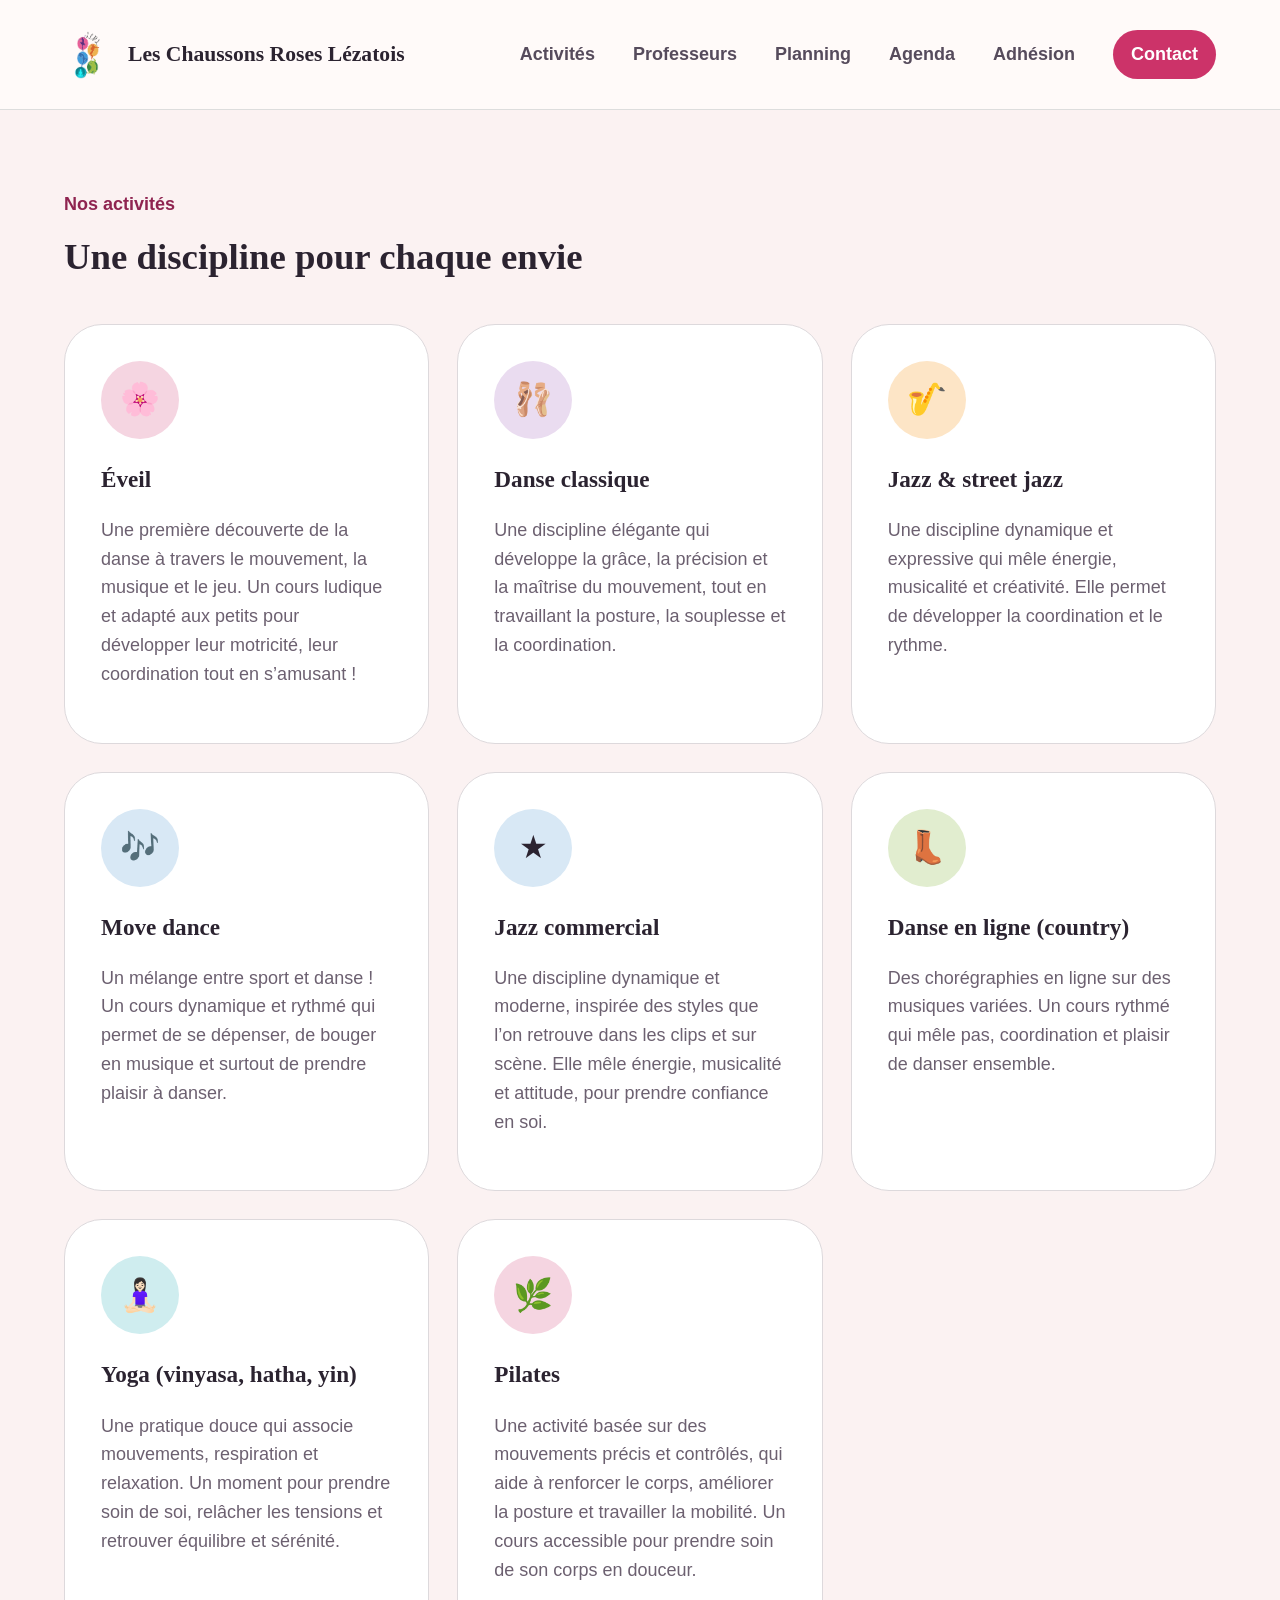
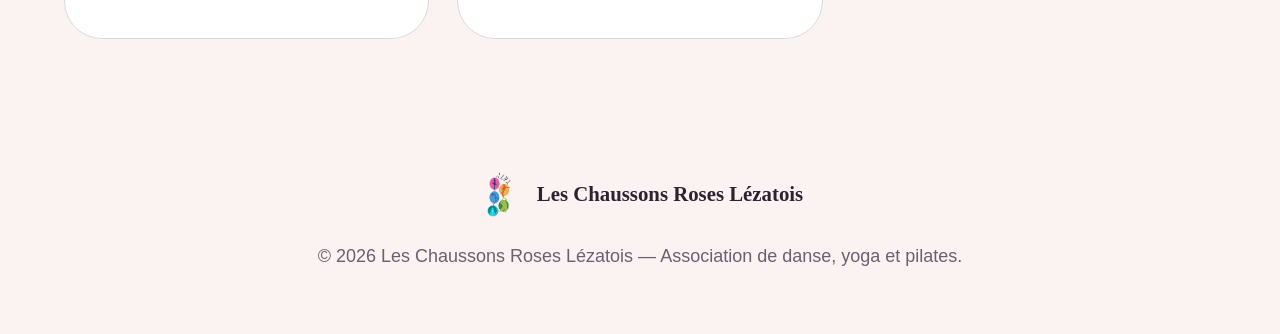
==== activites.html @ d117f6b2 "Update activites.html" ====
<!doctype html><html lang="fr"><head>
<meta charset="utf-8"><meta name="viewport" content="width=device-width,initial-scale=1">
<title>Activités — Les Chaussons Roses Lézatois</title>
<meta name="description" content="Association de danse, yoga et pilates à Lézat-sur-Lèze.">
<link rel="stylesheet" href="style.css"></head><body><header class="topbar">
<a class="brand" href="index.html"><img src="assets/logo.png" alt="Logo Les Chaussons Roses Lézatois"><strong>Les Chaussons Roses Lézatois</strong></a>
<button class="menu" aria-label="Ouvrir le menu" aria-expanded="false">☰</button>
<nav><a href="activites.html">Activités</a><a href="professeurs.html">Professeurs</a><a href="planning.html">Planning</a><a href="agenda.html">Agenda</a><a href="adhesion.html">Adhésion</a><a class="pill" href="contact.html">Contact</a></nav>
</header><main><section id="activites" class="section pink-bg"><div class="eyebrow">Nos activités</div><h2>Une discipline pour chaque envie</h2>
 <div class="activity-grid">
  <article><i class="icon pilates">🌸</i><h3>Éveil</h3><p>Une première découverte de la danse à travers le mouvement, la musique et le jeu. Un cours ludique et adapté aux petits pour développer leur motricité, leur coordination tout en s’amusant !</p></article>
  <article><i class="icon classic">🩰</i><h3>Danse classique</h3><p>Une discipline élégante qui développe la grâce, la précision et la maîtrise du mouvement, tout en travaillant la posture, la souplesse et la coordination.</p></article>
  <article><i class="icon jazz">🎷</i><h3>Jazz & street jazz</h3><p>Une discipline dynamique et expressive qui mêle énergie, musicalité et créativité. Elle permet de développer la coordination et le rythme.</p></article>
  <article><i class="icon move">🎶</i><h3>Move dance</h3><p>Un mélange entre sport et danse ! Un cours dynamique et rythmé qui permet de se dépenser, de bouger en musique et surtout de prendre plaisir à danser.</p></article>
  <article><i class="icon move">★</i><h3>Jazz commercial</h3><p>Une discipline dynamique et moderne, inspirée des styles que l’on retrouve dans les clips et sur scène. Elle mêle énergie, musicalité et attitude, pour prendre confiance en soi.</p></article>
  <article><i class="icon line">👢</i><h3>Danse en ligne (country)</h3><p>Des chorégraphies en ligne sur des musiques variées. Un cours rythmé qui mêle pas, coordination et plaisir de danser ensemble.</p></article>
  <article><i class="icon yoga">🧘🏻‍♀️</i><h3>Yoga (vinyasa, hatha, yin)</h3><p>Une pratique douce qui associe mouvements, respiration et relaxation. Un moment pour prendre soin de soi, relâcher les tensions et retrouver équilibre et sérénité.</p></article>
  <article><i class="icon pilates">🌿</i><h3>Pilates</h3><p>Une activité basée sur des mouvements précis et contrôlés, qui aide à renforcer le corps, améliorer la posture et travailler la mobilité. Un cours accessible pour prendre soin de son corps en douceur.</p></article>
 </div>
</section></main><footer><div><img src="assets/logo.png" alt=""><strong>Les Chaussons Roses Lézatois</strong></div><p>© 2026 Les Chaussons Roses Lézatois — Association de danse, yoga et pilates.</p></footer><script src="script.js"></script></body></html>
---- style.css ----
:root{--ink:#2b2330;--muted:#6c6070;--pink:#cc3369;--bg:#fbf2f2;--border:#ddd9dc;--max:1450px;--classic:#eadcf0;--jazz:#fde5c6;--move:#d8e8f5;--line:#e1edcf;--yoga:#cfedef;--pilates:#f5d5e1}*{box-sizing:border-box}html{scroll-behavior:smooth}body{margin:0;color:var(--ink);font-family:Arial,sans-serif;font-size:18px;line-height:1.6}h1,h2,h3,.brand{font-family:Georgia,serif}h1{font-size:clamp(3rem,6vw,6rem);line-height:.98;margin:.3em 0}h1 em{color:var(--pink);font-weight:600}h2{font-size:2.3rem;margin:.25em 0 1em}h3{font-size:1.45rem;margin:.55em 0}.topbar{height:110px;display:flex;align-items:center;justify-content:space-between;padding:15px max(5vw,30px);border-bottom:1px solid #ddd;position:sticky;top:0;background:#fffaf9ee;backdrop-filter:blur(12px);z-index:10}.brand{display:flex;gap:16px;align-items:center;text-decoration:none;color:var(--ink);font-size:1.35rem;line-height:1.25}.brand img{width:48px;height:68px;object-fit:contain}.topbar nav{display:flex;gap:38px;align-items:center}.topbar nav a{text-decoration:none;color:#564b5c;font-weight:600}.pill,.primary{background:var(--pink)!important;color:white!important;border-radius:30px;padding:10px 18px}.menu{display:none;border:0;background:none;font-size:28px}.section{padding:80px max(5vw,calc((100vw - var(--max))/2));scroll-margin-top:105px}.pink-bg{background:var(--bg)}.hero{min-height:810px;display:grid;grid-template-columns:1.25fr .75fr;align-items:center}.hero p{font-size:1.45rem;color:var(--muted);max-width:760px}.hero-logo{width:min(500px,90%);justify-self:center;filter:drop-shadow(0 20px 22px #d6bfc2)}.actions{display:flex;gap:18px;margin:38px 0}.btn{display:inline-block;text-decoration:none;font-weight:700;padding:15px 32px;border-radius:40px}.outline{border:3px solid var(--ink);color:var(--ink)}.chips{display:flex;gap:12px;flex-wrap:wrap}.chips span{padding:7px 20px;border-radius:25px;font-weight:700}.classic{background:var(--classic)}.jazz{background:var(--jazz)}.move{background:var(--move)}.line{background:var(--line)}.yoga{background:var(--yoga)}.pilates{background:var(--pilates)}.eyebrow{font-weight:800;color:#8f2450}.about{display:grid;grid-template-columns:1.35fr 1fr;gap:90px}.about p{color:var(--muted);font-size:1.25rem}.stats{display:grid;grid-template-columns:1fr 1fr;gap:55px 35px}.stats div{border-top:4px solid var(--pink);padding:28px 10px}.stats b{display:block;font:700 3rem Georgia,serif;margin-bottom:12px}.stats span{color:var(--muted)}.activity-grid{display:grid;grid-template-columns:repeat(3,1fr);gap:28px}.activity-grid article,.join article{background:#fff;border:1px solid var(--border);border-radius:38px;padding:36px}.activity-grid p,.teachers p{color:var(--muted)}.activity-grid small{font-weight:700}.icon{width:78px;height:78px;border-radius:50%;display:grid;place-items:center;font-size:2rem;font-style:normal;margin-bottom:22px}.teachers{display:grid;grid-template-columns:repeat(4,1fr);gap:55px}.avatar{width:145px;height:145px;border-radius:50%;display:grid;place-items:center;color:white;font:700 2.6rem Georgia,serif}.avatar.pink{background:#ce356d}.avatar.blue{background:#327bb2}.avatar.green{background:#568e32}.avatar.teal{background:#168c94}.teachers b{color:#8f2450}.table-wrap{overflow-x:auto;border:1px solid var(--border);border-radius:30px;margin-top:45px}table{border-collapse:collapse;width:100%;min-width:1200px;background:white}th,td{border:1px solid #ddd;padding:16px;vertical-align:top;text-align:left}thead th{background:#f6d5e1;color:#842650;font-family:Georgia,serif;font-size:1.15rem}thead small{display:block;font-family:Arial,sans-serif;font-weight:500;color:#795b6b;margin-top:4px}tbody th{width:140px}.course{display:block;border-radius:15px;padding:9px 12px;margin-bottom:8px;line-height:1.3}.course small{opacity:.72}.legend{margin:28px 0}.news article{display:grid;grid-template-columns:120px 1fr;gap:30px;padding:32px 0;border-bottom:1px solid #ddd}.badge{background:#f6d5e1;border-radius:24px;display:flex;flex-direction:column;align-items:center;justify-content:center;color:#8f2450;font-size:2rem;font-weight:800;min-height:110px}.badge small{font-size:.8rem}.join{display:grid;grid-template-columns:1fr 1fr;gap:55px}.contact{min-height:550px}.contact p{font-size:1.25rem;font-weight:700}.contact a{color:var(--ink);text-decoration:none}footer{background:var(--bg);text-align:center;padding:45px;color:var(--muted)}footer div{display:flex;justify-content:center;align-items:center;gap:15px;color:var(--ink);font:700 1.3rem Georgia,serif}footer img{width:45px;height:60px;object-fit:contain}@media(max-width:900px){body{font-size:16px}.topbar{height:82px}.topbar nav{display:none;position:absolute;top:82px;left:0;right:0;background:white;padding:25px;flex-direction:column;gap:15px}.topbar nav.open{display:flex}.menu{display:block}.brand{font-size:1rem}.brand img{width:35px;height:50px}.section{padding:55px 24px;scroll-margin-top:80px}.hero{grid-template-columns:1fr;min-height:auto}.hero-logo{width:270px;grid-row:1;margin-bottom:15px}.hero p{font-size:1.1rem}.about,.join{grid-template-columns:1fr;gap:40px}.activity-grid{grid-template-columns:1fr}.teachers{grid-template-columns:1fr 1fr}.stats{gap:25px}.actions{flex-direction:column;align-items:flex-start}.news article{grid-template-columns:80px 1fr}.badge{min-height:80px}.avatar{width:110px;height:110px}}@media(max-width:520px){h1{font-size:3.1rem}h2{font-size:1.8rem}.teachers,.stats{grid-template-columns:1fr}.hero-logo{width:220px}.activity-grid article,.join article{border-radius:25px;padding:25px}.news article{grid-template-columns:1fr}.badge{width:100px}}

/* Nom complet de l'association sur une seule ligne dans le bandeau */
.brand strong { white-space: nowrap; }
@media (max-width: 520px) { .brand strong { white-space: normal; } }
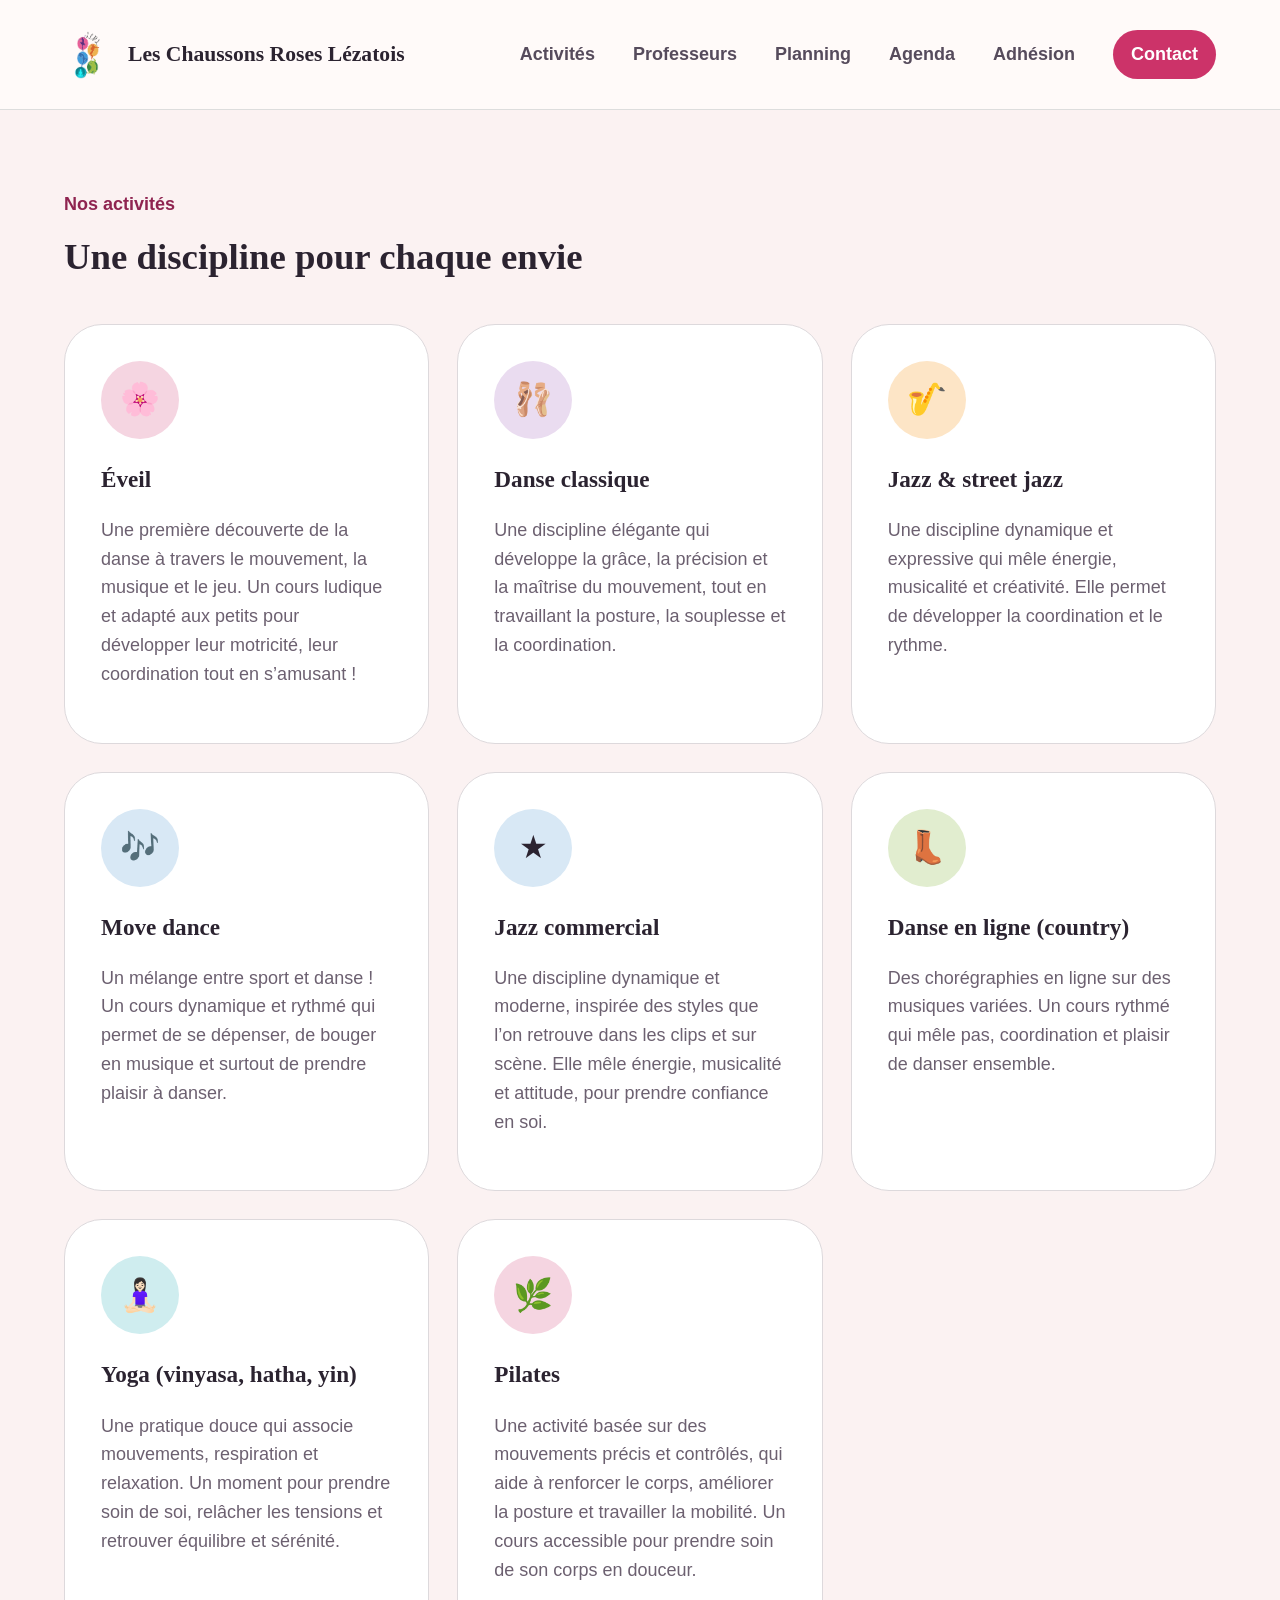
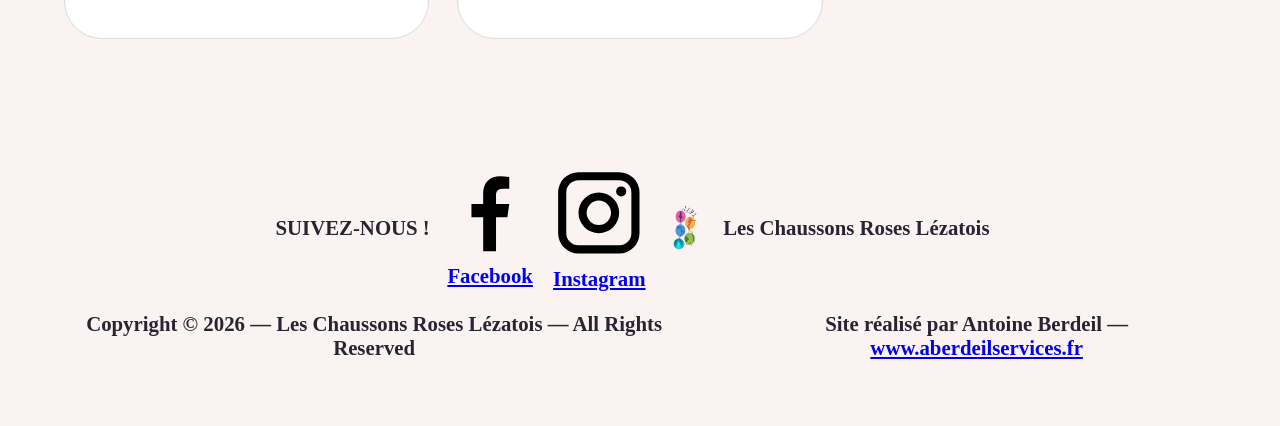
==== commit fa423596: "Add files via upload" ====
--- a/activites.html
+++ b/activites.html
@@ -17,4 +17,26 @@
   <article><i class="icon yoga">🧘🏻‍♀️</i><h3>Yoga (vinyasa, hatha, yin)</h3><p>Une pratique douce qui associe mouvements, respiration et relaxation. Un moment pour prendre soin de soi, relâcher les tensions et retrouver équilibre et sérénité.</p></article>
   <article><i class="icon pilates">🌿</i><h3>Pilates</h3><p>Une activité basée sur des mouvements précis et contrôlés, qui aide à renforcer le corps, améliorer la posture et travailler la mobilité. Un cours accessible pour prendre soin de son corps en douceur.</p></article>
  </div>
-</section></main><footer><div><img src="assets/logo.png" alt=""><strong>Les Chaussons Roses Lézatois</strong></div><p>© 2026 Les Chaussons Roses Lézatois — Association de danse, yoga et pilates.</p></footer><script src="script.js"></script></body></html>
+</section></main><footer class="site-footer">
+  <div class="footer-main">
+    <div class="footer-social">
+      <strong>SUIVEZ-NOUS !</strong>
+      <div class="social-links">
+        <a href="https://www.facebook.com/profile.php?id=100046486754439" target="_blank" rel="noopener noreferrer" aria-label="Facebook des Chaussons Roses Lézatois" title="Facebook">
+          <svg viewBox="0 0 24 24" aria-hidden="true"><path d="M13.5 22v-9h3l.5-3.5h-3.5V7.3c0-1 .3-1.8 1.8-1.8H17V2.4c-.8-.1-1.7-.2-2.5-.2-2.6 0-4.4 1.6-4.4 4.6v2.7H7V13h3.1v9h3.4z"/></svg>
+          <span>Facebook</span>
+        </a>
+        <a href="https://www.instagram.com/leschaussonsroseslezatois/" target="_blank" rel="noopener noreferrer" aria-label="Instagram des Chaussons Roses Lézatois" title="Instagram">
+          <svg viewBox="0 0 24 24" aria-hidden="true"><path d="M7 2h10a5 5 0 0 1 5 5v10a5 5 0 0 1-5 5H7a5 5 0 0 1-5-5V7a5 5 0 0 1 5-5zm0 2a3 3 0 0 0-3 3v10a3 3 0 0 0 3 3h10a3 3 0 0 0 3-3V7a3 3 0 0 0-3-3H7zm10.5 1.5a1.25 1.25 0 1 1 0 2.5 1.25 1.25 0 0 1 0-2.5zM12 7a5 5 0 1 1 0 10 5 5 0 0 1 0-10zm0 2a3 3 0 1 0 0 6 3 3 0 0 0 0-6z"/></svg>
+          <span>Instagram</span>
+        </a>
+      </div>
+    </div>
+    <div class="footer-brand"><img src="assets/logo.png" alt="Logo des Chaussons Roses Lézatois"><strong>Les Chaussons Roses Lézatois</strong></div>
+    <div class="footer-spacer" aria-hidden="true"></div>
+  </div>
+  <div class="footer-bottom">
+    <p>Copyright © 2026 — Les Chaussons Roses Lézatois — All Rights Reserved</p>
+    <p>Site réalisé par Antoine Berdeil — <a href="https://www.aberdeilservices.fr" target="_blank" rel="noopener noreferrer">www.aberdeilservices.fr</a></p>
+  </div>
+</footer><script src="script.js"></script></body></html>
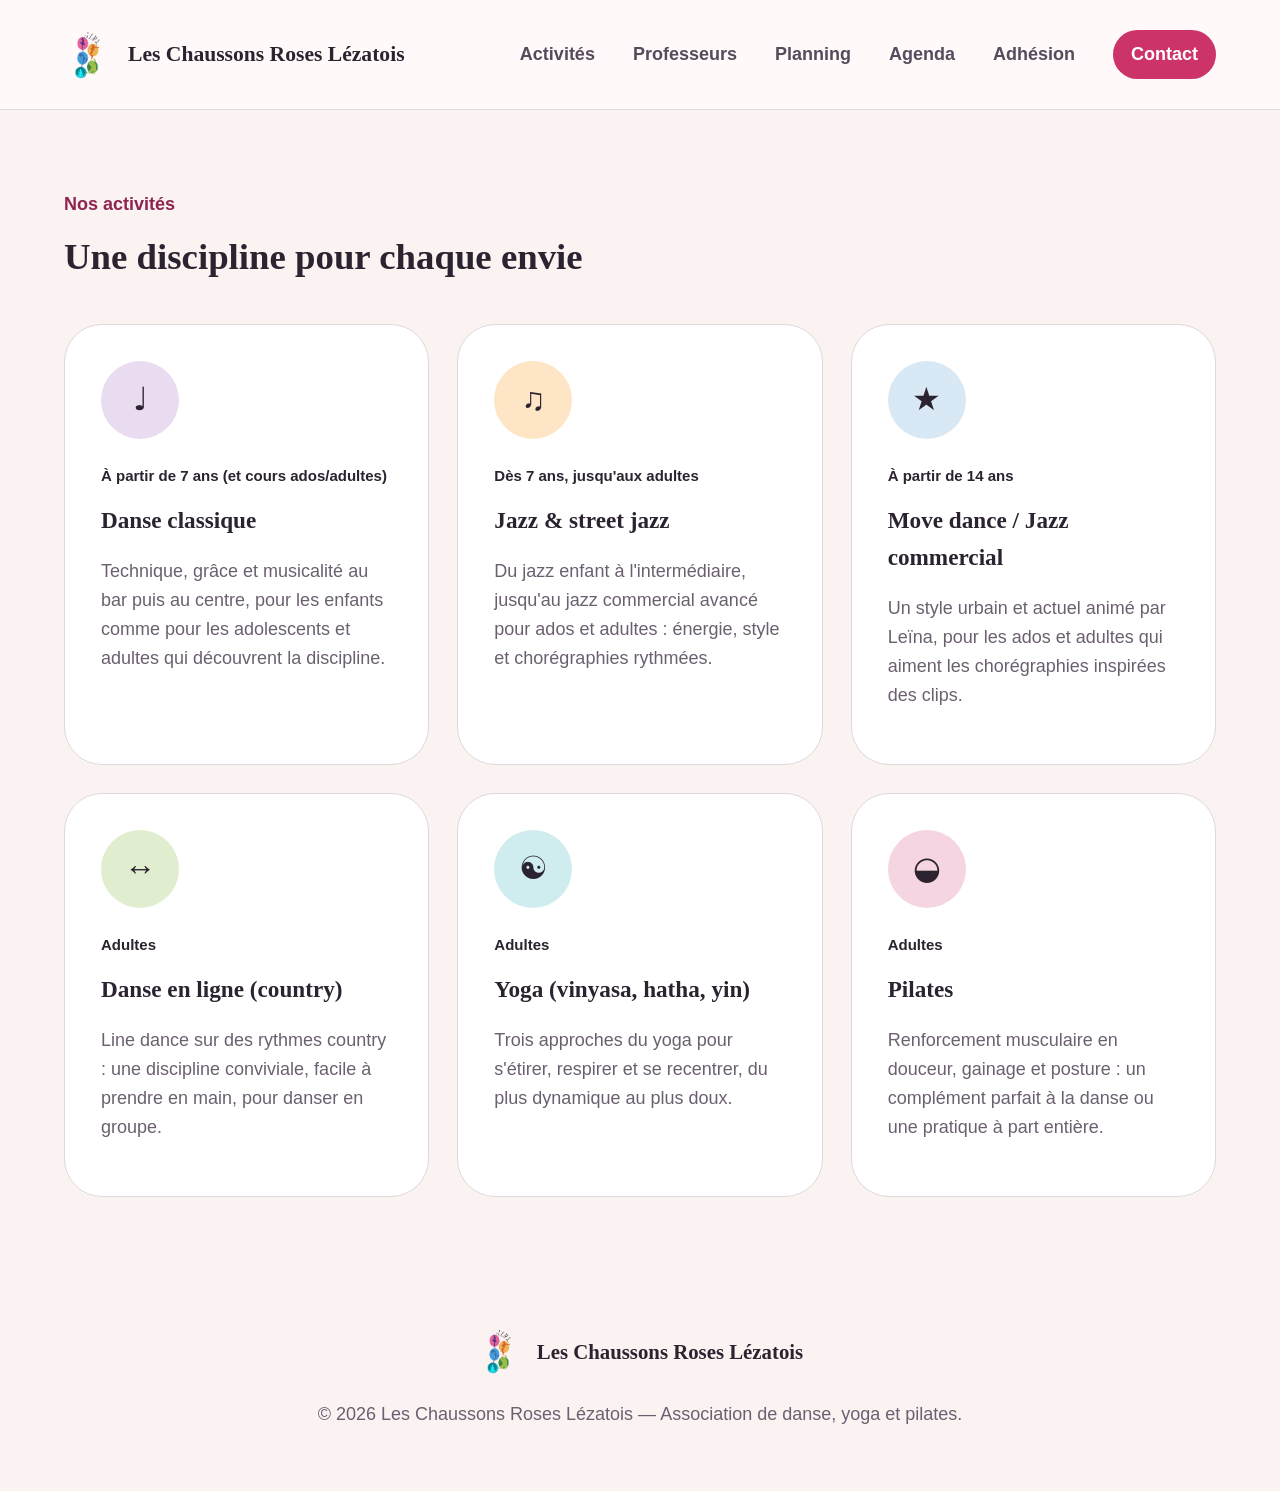
==== commit 52d62aa6: "Add files via upload" ====
--- a/activites.html
+++ b/activites.html
@@ -8,35 +8,11 @@
 <nav><a href="activites.html">Activités</a><a href="professeurs.html">Professeurs</a><a href="planning.html">Planning</a><a href="agenda.html">Agenda</a><a href="adhesion.html">Adhésion</a><a class="pill" href="contact.html">Contact</a></nav>
 </header><main><section id="activites" class="section pink-bg"><div class="eyebrow">Nos activités</div><h2>Une discipline pour chaque envie</h2>
  <div class="activity-grid">
-  <article><i class="icon pilates">🌸</i><h3>Éveil</h3><p>Une première découverte de la danse à travers le mouvement, la musique et le jeu. Un cours ludique et adapté aux petits pour développer leur motricité, leur coordination tout en s’amusant !</p></article>
-  <article><i class="icon classic">🩰</i><h3>Danse classique</h3><p>Une discipline élégante qui développe la grâce, la précision et la maîtrise du mouvement, tout en travaillant la posture, la souplesse et la coordination.</p></article>
-  <article><i class="icon jazz">🎷</i><h3>Jazz & street jazz</h3><p>Une discipline dynamique et expressive qui mêle énergie, musicalité et créativité. Elle permet de développer la coordination et le rythme.</p></article>
-  <article><i class="icon move">🎶</i><h3>Move dance</h3><p>Un mélange entre sport et danse ! Un cours dynamique et rythmé qui permet de se dépenser, de bouger en musique et surtout de prendre plaisir à danser.</p></article>
-  <article><i class="icon move">★</i><h3>Jazz commercial</h3><p>Une discipline dynamique et moderne, inspirée des styles que l’on retrouve dans les clips et sur scène. Elle mêle énergie, musicalité et attitude, pour prendre confiance en soi.</p></article>
-  <article><i class="icon line">👢</i><h3>Danse en ligne (country)</h3><p>Des chorégraphies en ligne sur des musiques variées. Un cours rythmé qui mêle pas, coordination et plaisir de danser ensemble.</p></article>
-  <article><i class="icon yoga">🧘🏻‍♀️</i><h3>Yoga (vinyasa, hatha, yin)</h3><p>Une pratique douce qui associe mouvements, respiration et relaxation. Un moment pour prendre soin de soi, relâcher les tensions et retrouver équilibre et sérénité.</p></article>
-  <article><i class="icon pilates">🌿</i><h3>Pilates</h3><p>Une activité basée sur des mouvements précis et contrôlés, qui aide à renforcer le corps, améliorer la posture et travailler la mobilité. Un cours accessible pour prendre soin de son corps en douceur.</p></article>
+  <article><i class="icon classic">♩</i><small>À partir de 7 ans (et cours ados/adultes)</small><h3>Danse classique</h3><p>Technique, grâce et musicalité au bar puis au centre, pour les enfants comme pour les adolescents et adultes qui découvrent la discipline.</p></article>
+  <article><i class="icon jazz">♫</i><small>Dès 7 ans, jusqu'aux adultes</small><h3>Jazz & street jazz</h3><p>Du jazz enfant à l'intermédiaire, jusqu'au jazz commercial avancé pour ados et adultes : énergie, style et chorégraphies rythmées.</p></article>
+  <article><i class="icon move">★</i><small>À partir de 14 ans</small><h3>Move dance / Jazz commercial</h3><p>Un style urbain et actuel animé par Leïna, pour les ados et adultes qui aiment les chorégraphies inspirées des clips.</p></article>
+  <article><i class="icon line">↔</i><small>Adultes</small><h3>Danse en ligne (country)</h3><p>Line dance sur des rythmes country : une discipline conviviale, facile à prendre en main, pour danser en groupe.</p></article>
+  <article><i class="icon yoga">☯</i><small>Adultes</small><h3>Yoga (vinyasa, hatha, yin)</h3><p>Trois approches du yoga pour s'étirer, respirer et se recentrer, du plus dynamique au plus doux.</p></article>
+  <article><i class="icon pilates">◒</i><small>Adultes</small><h3>Pilates</h3><p>Renforcement musculaire en douceur, gainage et posture : un complément parfait à la danse ou une pratique à part entière.</p></article>
  </div>
-</section></main><footer class="site-footer">
-  <div class="footer-main">
-    <div class="footer-social">
-      <strong>SUIVEZ-NOUS !</strong>
-      <div class="social-links">
-        <a href="https://www.facebook.com/profile.php?id=100046486754439" target="_blank" rel="noopener noreferrer" aria-label="Facebook des Chaussons Roses Lézatois" title="Facebook">
-          <svg viewBox="0 0 24 24" aria-hidden="true"><path d="M13.5 22v-9h3l.5-3.5h-3.5V7.3c0-1 .3-1.8 1.8-1.8H17V2.4c-.8-.1-1.7-.2-2.5-.2-2.6 0-4.4 1.6-4.4 4.6v2.7H7V13h3.1v9h3.4z"/></svg>
-          <span>Facebook</span>
-        </a>
-        <a href="https://www.instagram.com/leschaussonsroseslezatois/" target="_blank" rel="noopener noreferrer" aria-label="Instagram des Chaussons Roses Lézatois" title="Instagram">
-          <svg viewBox="0 0 24 24" aria-hidden="true"><path d="M7 2h10a5 5 0 0 1 5 5v10a5 5 0 0 1-5 5H7a5 5 0 0 1-5-5V7a5 5 0 0 1 5-5zm0 2a3 3 0 0 0-3 3v10a3 3 0 0 0 3 3h10a3 3 0 0 0 3-3V7a3 3 0 0 0-3-3H7zm10.5 1.5a1.25 1.25 0 1 1 0 2.5 1.25 1.25 0 0 1 0-2.5zM12 7a5 5 0 1 1 0 10 5 5 0 0 1 0-10zm0 2a3 3 0 1 0 0 6 3 3 0 0 0 0-6z"/></svg>
-          <span>Instagram</span>
-        </a>
-      </div>
-    </div>
-    <div class="footer-brand"><img src="assets/logo.png" alt="Logo des Chaussons Roses Lézatois"><strong>Les Chaussons Roses Lézatois</strong></div>
-    <div class="footer-spacer" aria-hidden="true"></div>
-  </div>
-  <div class="footer-bottom">
-    <p>Copyright © 2026 — Les Chaussons Roses Lézatois — All Rights Reserved</p>
-    <p>Site réalisé par Antoine Berdeil — <a href="https://www.aberdeilservices.fr" target="_blank" rel="noopener noreferrer">www.aberdeilservices.fr</a></p>
-  </div>
-</footer><script src="script.js"></script></body></html>
+</section></main><footer><div><img src="assets/logo.png" alt=""><strong>Les Chaussons Roses Lézatois</strong></div><p>© 2026 Les Chaussons Roses Lézatois — Association de danse, yoga et pilates.</p></footer><script src="script.js"></script></body></html>
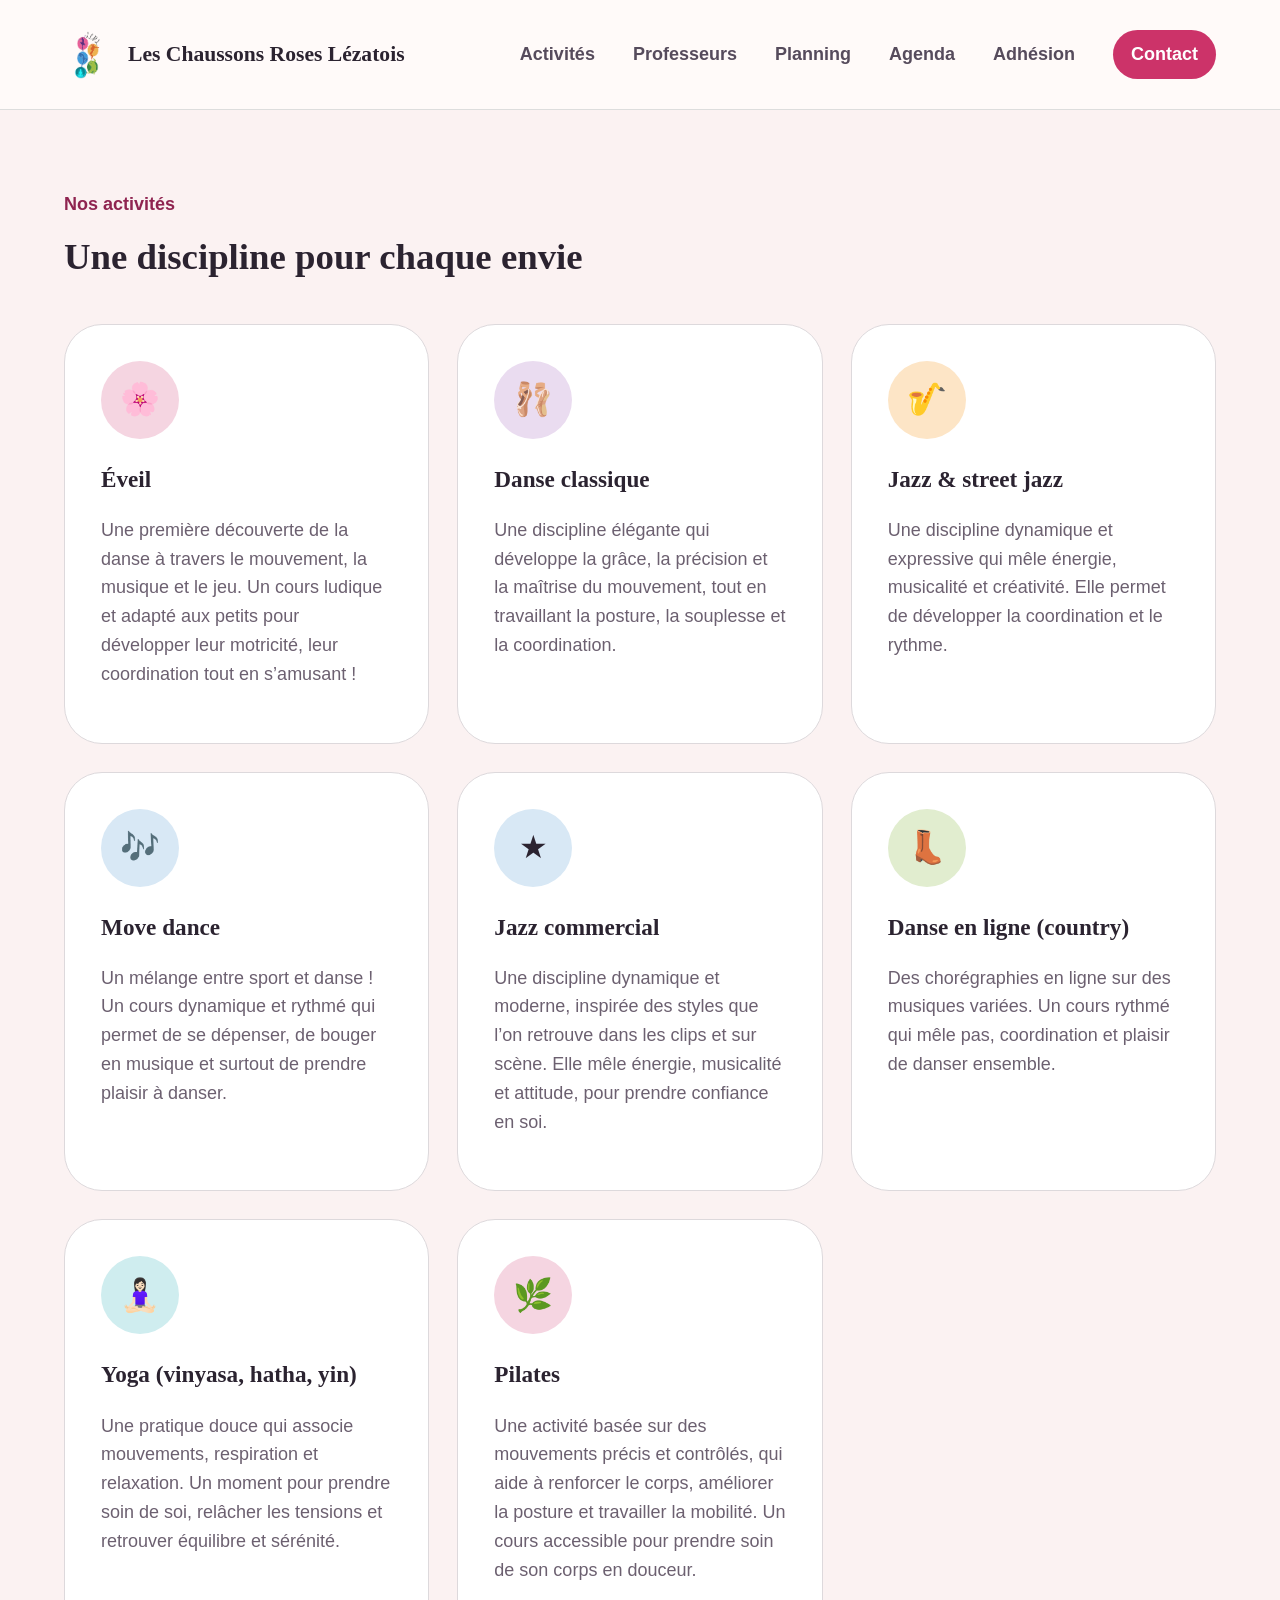
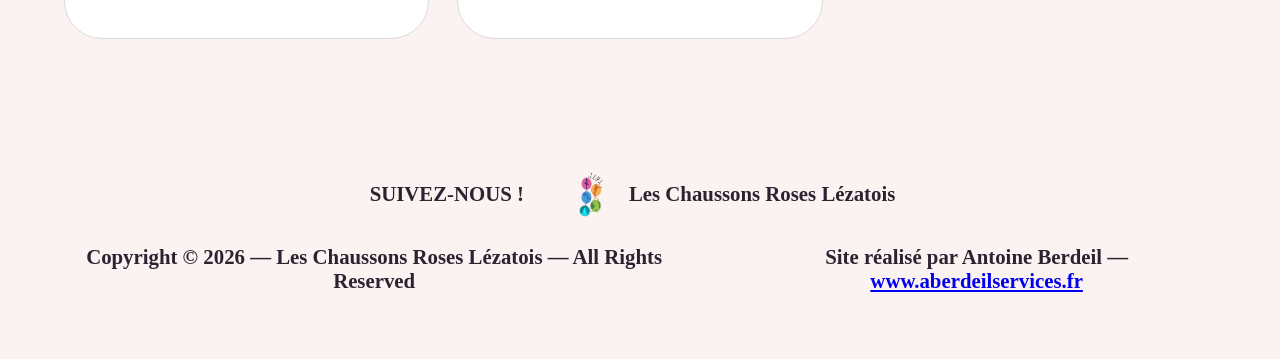
==== commit 8902eb83: "Add files via upload" ====
--- a/activites.html
+++ b/activites.html
@@ -8,11 +8,36 @@
 <nav><a href="activites.html">Activités</a><a href="professeurs.html">Professeurs</a><a href="planning.html">Planning</a><a href="agenda.html">Agenda</a><a href="adhesion.html">Adhésion</a><a class="pill" href="contact.html">Contact</a></nav>
 </header><main><section id="activites" class="section pink-bg"><div class="eyebrow">Nos activités</div><h2>Une discipline pour chaque envie</h2>
  <div class="activity-grid">
-  <article><i class="icon classic">♩</i><small>À partir de 7 ans (et cours ados/adultes)</small><h3>Danse classique</h3><p>Technique, grâce et musicalité au bar puis au centre, pour les enfants comme pour les adolescents et adultes qui découvrent la discipline.</p></article>
-  <article><i class="icon jazz">♫</i><small>Dès 7 ans, jusqu'aux adultes</small><h3>Jazz & street jazz</h3><p>Du jazz enfant à l'intermédiaire, jusqu'au jazz commercial avancé pour ados et adultes : énergie, style et chorégraphies rythmées.</p></article>
-  <article><i class="icon move">★</i><small>À partir de 14 ans</small><h3>Move dance / Jazz commercial</h3><p>Un style urbain et actuel animé par Leïna, pour les ados et adultes qui aiment les chorégraphies inspirées des clips.</p></article>
-  <article><i class="icon line">↔</i><small>Adultes</small><h3>Danse en ligne (country)</h3><p>Line dance sur des rythmes country : une discipline conviviale, facile à prendre en main, pour danser en groupe.</p></article>
-  <article><i class="icon yoga">☯</i><small>Adultes</small><h3>Yoga (vinyasa, hatha, yin)</h3><p>Trois approches du yoga pour s'étirer, respirer et se recentrer, du plus dynamique au plus doux.</p></article>
-  <article><i class="icon pilates">◒</i><small>Adultes</small><h3>Pilates</h3><p>Renforcement musculaire en douceur, gainage et posture : un complément parfait à la danse ou une pratique à part entière.</p></article>
+  <article><i class="icon pilates">🌸</i><h3>Éveil</h3><p>Une première découverte de la danse à travers le mouvement, la musique et le jeu. Un cours ludique et adapté aux petits pour développer leur motricité, leur coordination tout en s’amusant !</p></article>
+  <article><i class="icon classic">🩰</i><h3>Danse classique</h3><p>Une discipline élégante qui développe la grâce, la précision et la maîtrise du mouvement, tout en travaillant la posture, la souplesse et la coordination.</p></article>
+  <article><i class="icon jazz">🎷</i><h3>Jazz & street jazz</h3><p>Une discipline dynamique et expressive qui mêle énergie, musicalité et créativité. Elle permet de développer la coordination et le rythme.</p></article>
+  <article><i class="icon move">🎶</i><h3>Move dance</h3><p>Un mélange entre sport et danse ! Un cours dynamique et rythmé qui permet de se dépenser, de bouger en musique et surtout de prendre plaisir à danser.</p></article>
+  <article><i class="icon move">★</i><h3>Jazz commercial</h3><p>Une discipline dynamique et moderne, inspirée des styles que l’on retrouve dans les clips et sur scène. Elle mêle énergie, musicalité et attitude, pour prendre confiance en soi.</p></article>
+  <article><i class="icon line">👢</i><h3>Danse en ligne (country)</h3><p>Des chorégraphies en ligne sur des musiques variées. Un cours rythmé qui mêle pas, coordination et plaisir de danser ensemble.</p></article>
+  <article><i class="icon yoga">🧘🏻‍♀️</i><h3>Yoga (vinyasa, hatha, yin)</h3><p>Une pratique douce qui associe mouvements, respiration et relaxation. Un moment pour prendre soin de soi, relâcher les tensions et retrouver équilibre et sérénité.</p></article>
+  <article><i class="icon pilates">🌿</i><h3>Pilates</h3><p>Une activité basée sur des mouvements précis et contrôlés, qui aide à renforcer le corps, améliorer la posture et travailler la mobilité. Un cours accessible pour prendre soin de son corps en douceur.</p></article>
  </div>
-</section></main><footer><div><img src="assets/logo.png" alt=""><strong>Les Chaussons Roses Lézatois</strong></div><p>© 2026 Les Chaussons Roses Lézatois — Association de danse, yoga et pilates.</p></footer><script src="script.js"></script></body></html>+</section></main><footer class="site-footer">
+  <div class="footer-main">
+    <div class="footer-social">
+      <span class="footer-label">SUIVEZ-NOUS !</span>
+      <div class="footer-social-links">
+        <a href="https://www.facebook.com/profile.php?id=100046486754439" target="_blank" rel="noopener" aria-label="Facebook">
+          <svg viewBox="0 0 24 24" aria-hidden="true"><path d="M13.5 22v-9h3l.45-3.5H13.5V7.26c0-1.01.28-1.7 1.74-1.7H17.1V2.43c-.32-.04-1.43-.13-2.72-.13-2.69 0-4.53 1.64-4.53 4.66V9.5H6.8V13h3.05v9h3.65z"/></svg>
+        </a>
+        <a href="https://www.instagram.com/leschaussonsroseslezatois/" target="_blank" rel="noopener" aria-label="Instagram">
+          <svg viewBox="0 0 24 24" aria-hidden="true"><path d="M7 2h10a5 5 0 0 1 5 5v10a5 5 0 0 1-5 5H7a5 5 0 0 1-5-5V7a5 5 0 0 1 5-5zm0 2a3 3 0 0 0-3 3v10a3 3 0 0 0 3 3h10a3 3 0 0 0 3-3V7a3 3 0 0 0-3-3H7zm5 3a5 5 0 1 1 0 10 5 5 0 0 1 0-10zm0 2a3 3 0 1 0 0 6 3 3 0 0 0 0-6zm5.25-3.5a1.25 1.25 0 1 1 0 2.5 1.25 1.25 0 0 1 0-2.5z"/></svg>
+        </a>
+      </div>
+    </div>
+    <div class="footer-brand">
+      <img src="assets/logo.png" alt="">
+      <strong>Les Chaussons Roses Lézatois</strong>
+    </div>
+    <div class="footer-balance" aria-hidden="true"></div>
+  </div>
+  <div class="footer-bottom">
+    <p>Copyright © 2026 — Les Chaussons Roses Lézatois — All Rights Reserved</p>
+    <p>Site réalisé par Antoine Berdeil — <a href="https://www.aberdeilservices.fr" target="_blank" rel="noopener">www.aberdeilservices.fr</a></p>
+  </div>
+</footer><script src="script.js"></script></body></html>
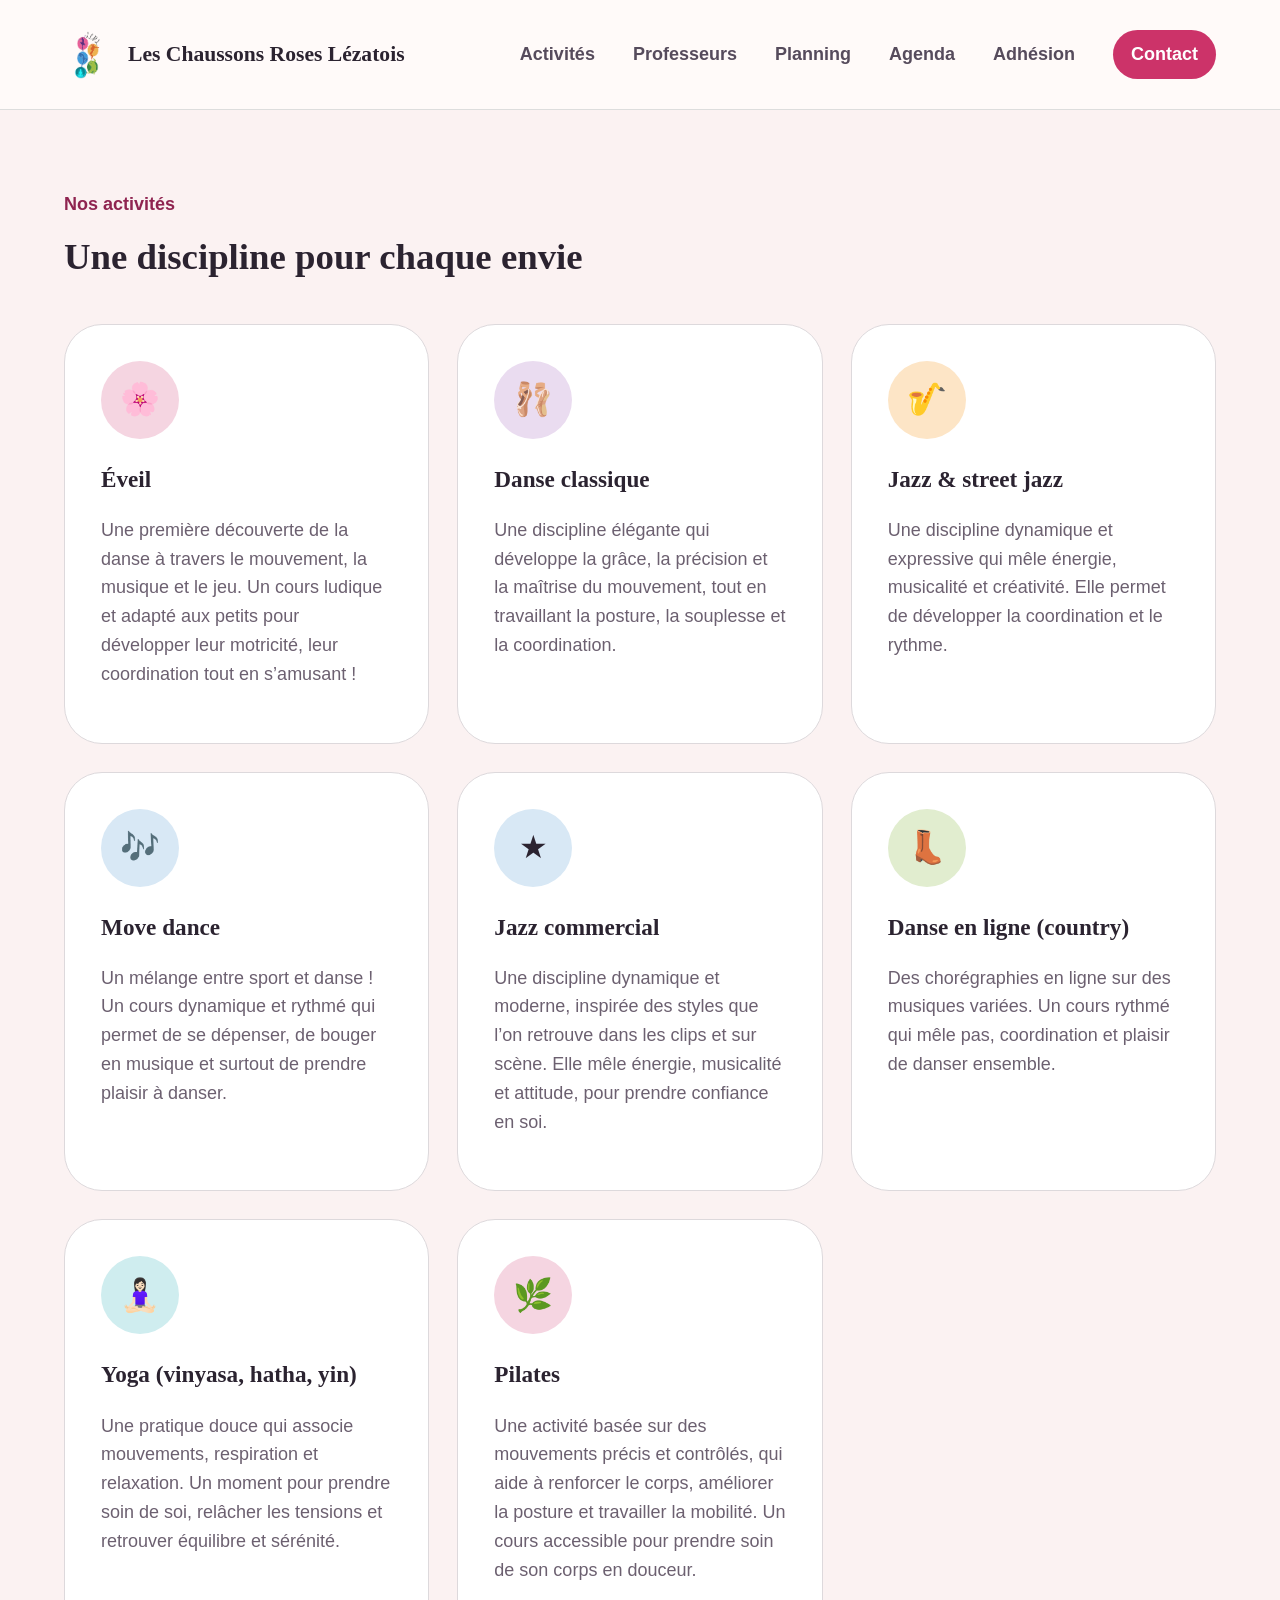
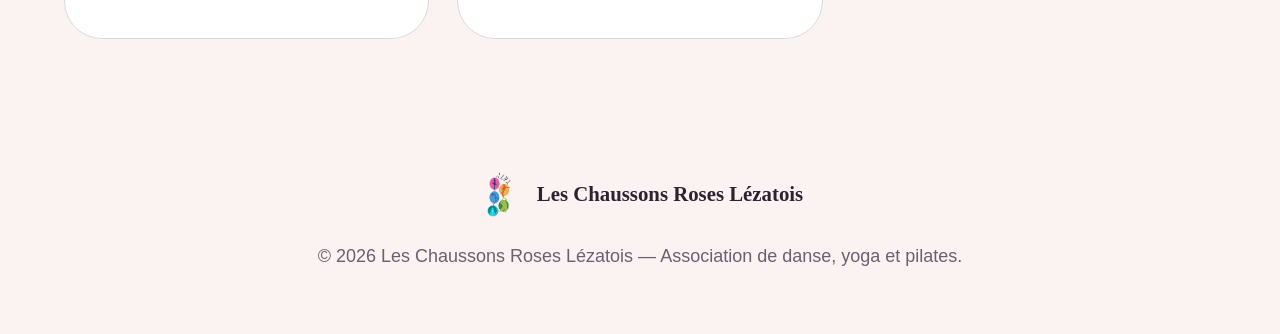
==== commit 399968b0: "Add files via upload" ====
--- a/activites.html
+++ b/activites.html
@@ -17,27 +17,4 @@
   <article><i class="icon yoga">🧘🏻‍♀️</i><h3>Yoga (vinyasa, hatha, yin)</h3><p>Une pratique douce qui associe mouvements, respiration et relaxation. Un moment pour prendre soin de soi, relâcher les tensions et retrouver équilibre et sérénité.</p></article>
   <article><i class="icon pilates">🌿</i><h3>Pilates</h3><p>Une activité basée sur des mouvements précis et contrôlés, qui aide à renforcer le corps, améliorer la posture et travailler la mobilité. Un cours accessible pour prendre soin de son corps en douceur.</p></article>
  </div>
-</section></main><footer class="site-footer">
-  <div class="footer-main">
-    <div class="footer-social">
-      <span class="footer-label">SUIVEZ-NOUS !</span>
-      <div class="footer-social-links">
-        <a href="https://www.facebook.com/profile.php?id=100046486754439" target="_blank" rel="noopener" aria-label="Facebook">
-          <svg viewBox="0 0 24 24" aria-hidden="true"><path d="M13.5 22v-9h3l.45-3.5H13.5V7.26c0-1.01.28-1.7 1.74-1.7H17.1V2.43c-.32-.04-1.43-.13-2.72-.13-2.69 0-4.53 1.64-4.53 4.66V9.5H6.8V13h3.05v9h3.65z"/></svg>
-        </a>
-        <a href="https://www.instagram.com/leschaussonsroseslezatois/" target="_blank" rel="noopener" aria-label="Instagram">
-          <svg viewBox="0 0 24 24" aria-hidden="true"><path d="M7 2h10a5 5 0 0 1 5 5v10a5 5 0 0 1-5 5H7a5 5 0 0 1-5-5V7a5 5 0 0 1 5-5zm0 2a3 3 0 0 0-3 3v10a3 3 0 0 0 3 3h10a3 3 0 0 0 3-3V7a3 3 0 0 0-3-3H7zm5 3a5 5 0 1 1 0 10 5 5 0 0 1 0-10zm0 2a3 3 0 1 0 0 6 3 3 0 0 0 0-6zm5.25-3.5a1.25 1.25 0 1 1 0 2.5 1.25 1.25 0 0 1 0-2.5z"/></svg>
-        </a>
-      </div>
-    </div>
-    <div class="footer-brand">
-      <img src="assets/logo.png" alt="">
-      <strong>Les Chaussons Roses Lézatois</strong>
-    </div>
-    <div class="footer-balance" aria-hidden="true"></div>
-  </div>
-  <div class="footer-bottom">
-    <p>Copyright © 2026 — Les Chaussons Roses Lézatois — All Rights Reserved</p>
-    <p>Site réalisé par Antoine Berdeil — <a href="https://www.aberdeilservices.fr" target="_blank" rel="noopener">www.aberdeilservices.fr</a></p>
-  </div>
-</footer><script src="script.js"></script></body></html>
+</section></main><footer><div><img src="assets/logo.png" alt=""><strong>Les Chaussons Roses Lézatois</strong></div><p>© 2026 Les Chaussons Roses Lézatois — Association de danse, yoga et pilates.</p></footer><script src="script.js"></script></body></html>
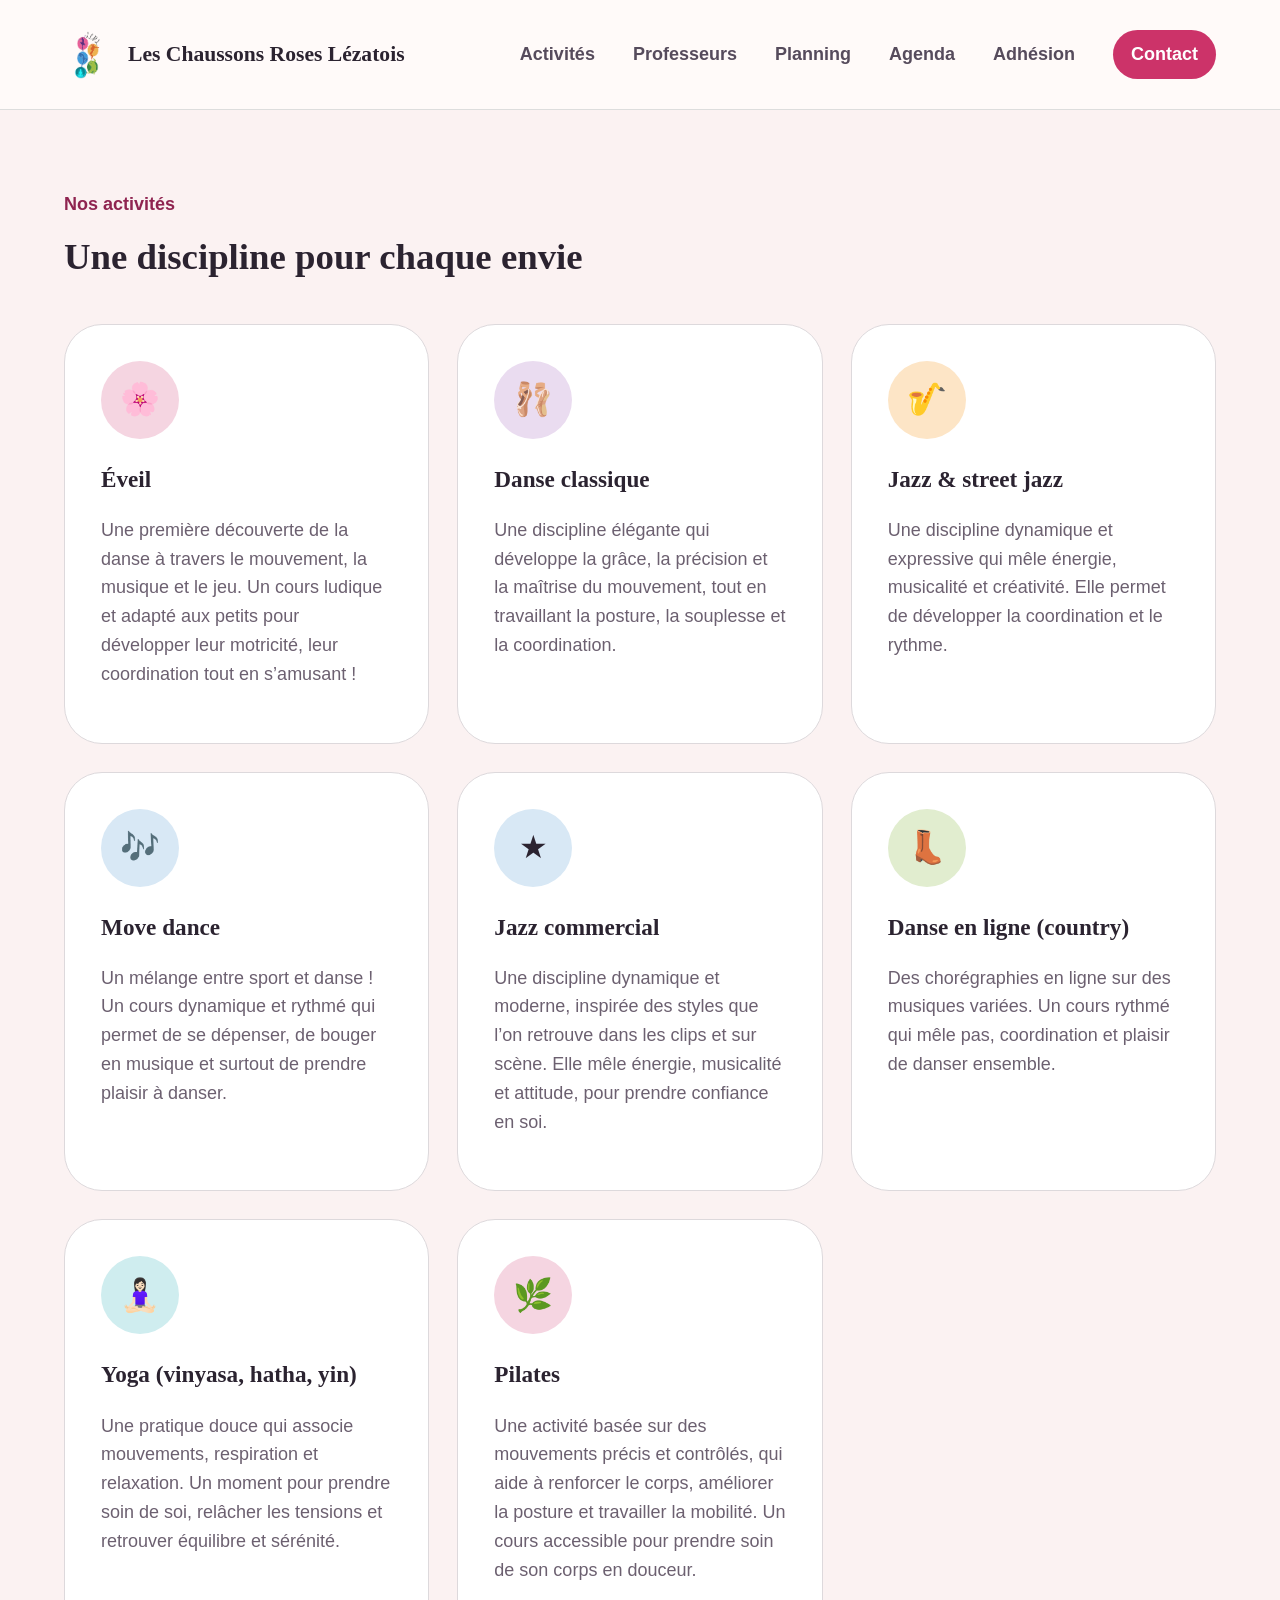
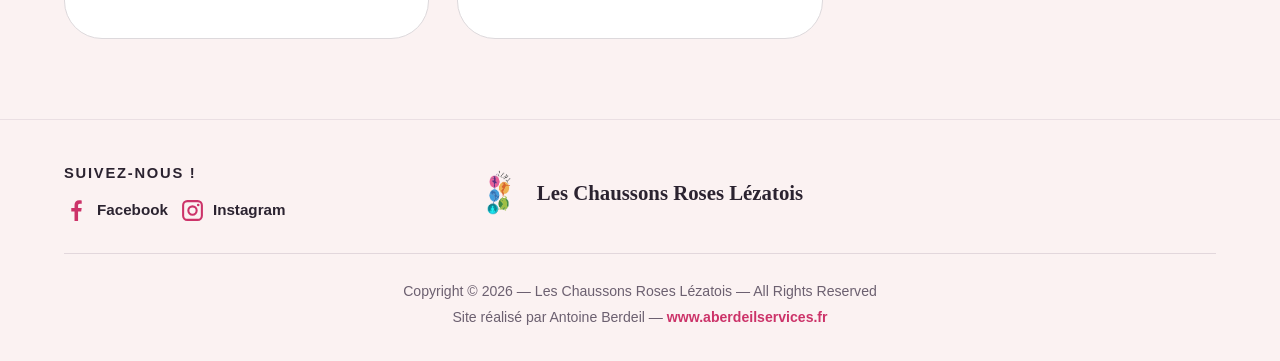
==== commit 276a206c: "Add files via upload" ====
--- a/activites.html
+++ b/activites.html
@@ -17,4 +17,26 @@
   <article><i class="icon yoga">🧘🏻‍♀️</i><h3>Yoga (vinyasa, hatha, yin)</h3><p>Une pratique douce qui associe mouvements, respiration et relaxation. Un moment pour prendre soin de soi, relâcher les tensions et retrouver équilibre et sérénité.</p></article>
   <article><i class="icon pilates">🌿</i><h3>Pilates</h3><p>Une activité basée sur des mouvements précis et contrôlés, qui aide à renforcer le corps, améliorer la posture et travailler la mobilité. Un cours accessible pour prendre soin de son corps en douceur.</p></article>
  </div>
-</section></main><footer><div><img src="assets/logo.png" alt=""><strong>Les Chaussons Roses Lézatois</strong></div><p>© 2026 Les Chaussons Roses Lézatois — Association de danse, yoga et pilates.</p></footer><script src="script.js"></script></body></html>
+</section></main><footer class="site-footer">
+  <div class="footer-main">
+    <div class="footer-social">
+      <strong>SUIVEZ-NOUS !</strong>
+      <div class="social-links">
+        <a href="https://www.facebook.com/profile.php?id=100046486754439" target="_blank" rel="noopener noreferrer" aria-label="Facebook des Chaussons Roses Lézatois" title="Facebook">
+          <svg viewBox="0 0 24 24" aria-hidden="true"><path d="M13.5 22v-9h3l.5-3.5h-3.5V7.3c0-1 .3-1.8 1.8-1.8H17V2.4c-.8-.1-1.7-.2-2.5-.2-2.6 0-4.4 1.6-4.4 4.6v2.7H7V13h3.1v9h3.4z"/></svg>
+          <span>Facebook</span>
+        </a>
+        <a href="https://www.instagram.com/leschaussonsroseslezatois/" target="_blank" rel="noopener noreferrer" aria-label="Instagram des Chaussons Roses Lézatois" title="Instagram">
+          <svg viewBox="0 0 24 24" aria-hidden="true"><path d="M7 2h10a5 5 0 0 1 5 5v10a5 5 0 0 1-5 5H7a5 5 0 0 1-5-5V7a5 5 0 0 1 5-5zm0 2a3 3 0 0 0-3 3v10a3 3 0 0 0 3 3h10a3 3 0 0 0 3-3V7a3 3 0 0 0-3-3H7zm10.5 1.5a1.25 1.25 0 1 1 0 2.5 1.25 1.25 0 0 1 0-2.5zM12 7a5 5 0 1 1 0 10 5 5 0 0 1 0-10zm0 2a3 3 0 1 0 0 6 3 3 0 0 0 0-6z"/></svg>
+          <span>Instagram</span>
+        </a>
+      </div>
+    </div>
+    <div class="footer-brand"><img src="assets/logo.png" alt="Logo des Chaussons Roses Lézatois"><strong>Les Chaussons Roses Lézatois</strong></div>
+    <div class="footer-spacer" aria-hidden="true"></div>
+  </div>
+  <div class="footer-bottom">
+    <p>Copyright © 2026 — Les Chaussons Roses Lézatois — All Rights Reserved</p>
+    <p>Site réalisé par Antoine Berdeil — <a href="https://www.aberdeilservices.fr" target="_blank" rel="noopener noreferrer">www.aberdeilservices.fr</a></p>
+  </div>
+</footer><script src="script.js"></script></body></html>
--- a/style.css
+++ b/style.css
@@ -3,3 +3,23 @@
 /* Nom complet de l'association sur une seule ligne dans le bandeau */
 .brand strong { white-space: nowrap; }
 @media (max-width: 520px) { .brand strong { white-space: normal; } }
+
+
+/* Pied de page */
+.site-footer{background:var(--bg);color:var(--muted);padding:42px max(5vw,calc((100vw - var(--max))/2)) 28px;text-align:center;border-top:1px solid #eadfe3}
+.site-footer .footer-main{display:grid;grid-template-columns:1fr 1fr 1fr;align-items:center;gap:30px;color:inherit;font:inherit}
+.site-footer .footer-social{display:block;text-align:left;color:var(--ink);font:inherit}
+.site-footer .footer-social>strong{display:block;font-family:Arial,sans-serif;font-size:.92rem;letter-spacing:.12em;margin-bottom:12px}
+.site-footer .social-links{display:flex;justify-content:flex-start;gap:12px;color:inherit;font:inherit}
+.site-footer .social-links a{display:inline-flex;align-items:center;gap:8px;text-decoration:none;color:var(--ink);font-weight:700;font-size:.95rem}
+.site-footer .social-links svg{width:25px;height:25px;fill:var(--pink);transition:transform .2s ease}
+.site-footer .social-links a:hover svg{transform:scale(1.1)}
+.site-footer .footer-brand{display:flex;justify-content:center;align-items:center;gap:15px;color:var(--ink);font:700 1.3rem Georgia,serif}
+.site-footer .footer-brand img{width:45px;height:60px;object-fit:contain}
+.site-footer .footer-spacer{display:block}
+.site-footer .footer-bottom{display:block;color:var(--muted);font:inherit;border-top:1px solid #e2d7dc;margin-top:30px;padding-top:22px}
+.site-footer .footer-bottom p{margin:4px 0;font-size:.88rem}
+.site-footer .footer-bottom a{color:var(--pink);font-weight:700;text-decoration:none}
+.site-footer .footer-bottom a:hover{text-decoration:underline}
+@media(max-width:900px){.site-footer{padding:36px 24px 24px}.site-footer .footer-main{grid-template-columns:1fr;gap:24px}.site-footer .footer-social{text-align:center}.site-footer .social-links{justify-content:center}.site-footer .footer-brand{grid-row:1}.site-footer .footer-spacer{display:none}.site-footer .footer-bottom{margin-top:24px}}
+@media(max-width:520px){.site-footer .social-links{flex-direction:column;align-items:center;gap:8px}.site-footer .footer-brand{flex-direction:column;gap:8px}.site-footer .footer-bottom p{font-size:.8rem}}
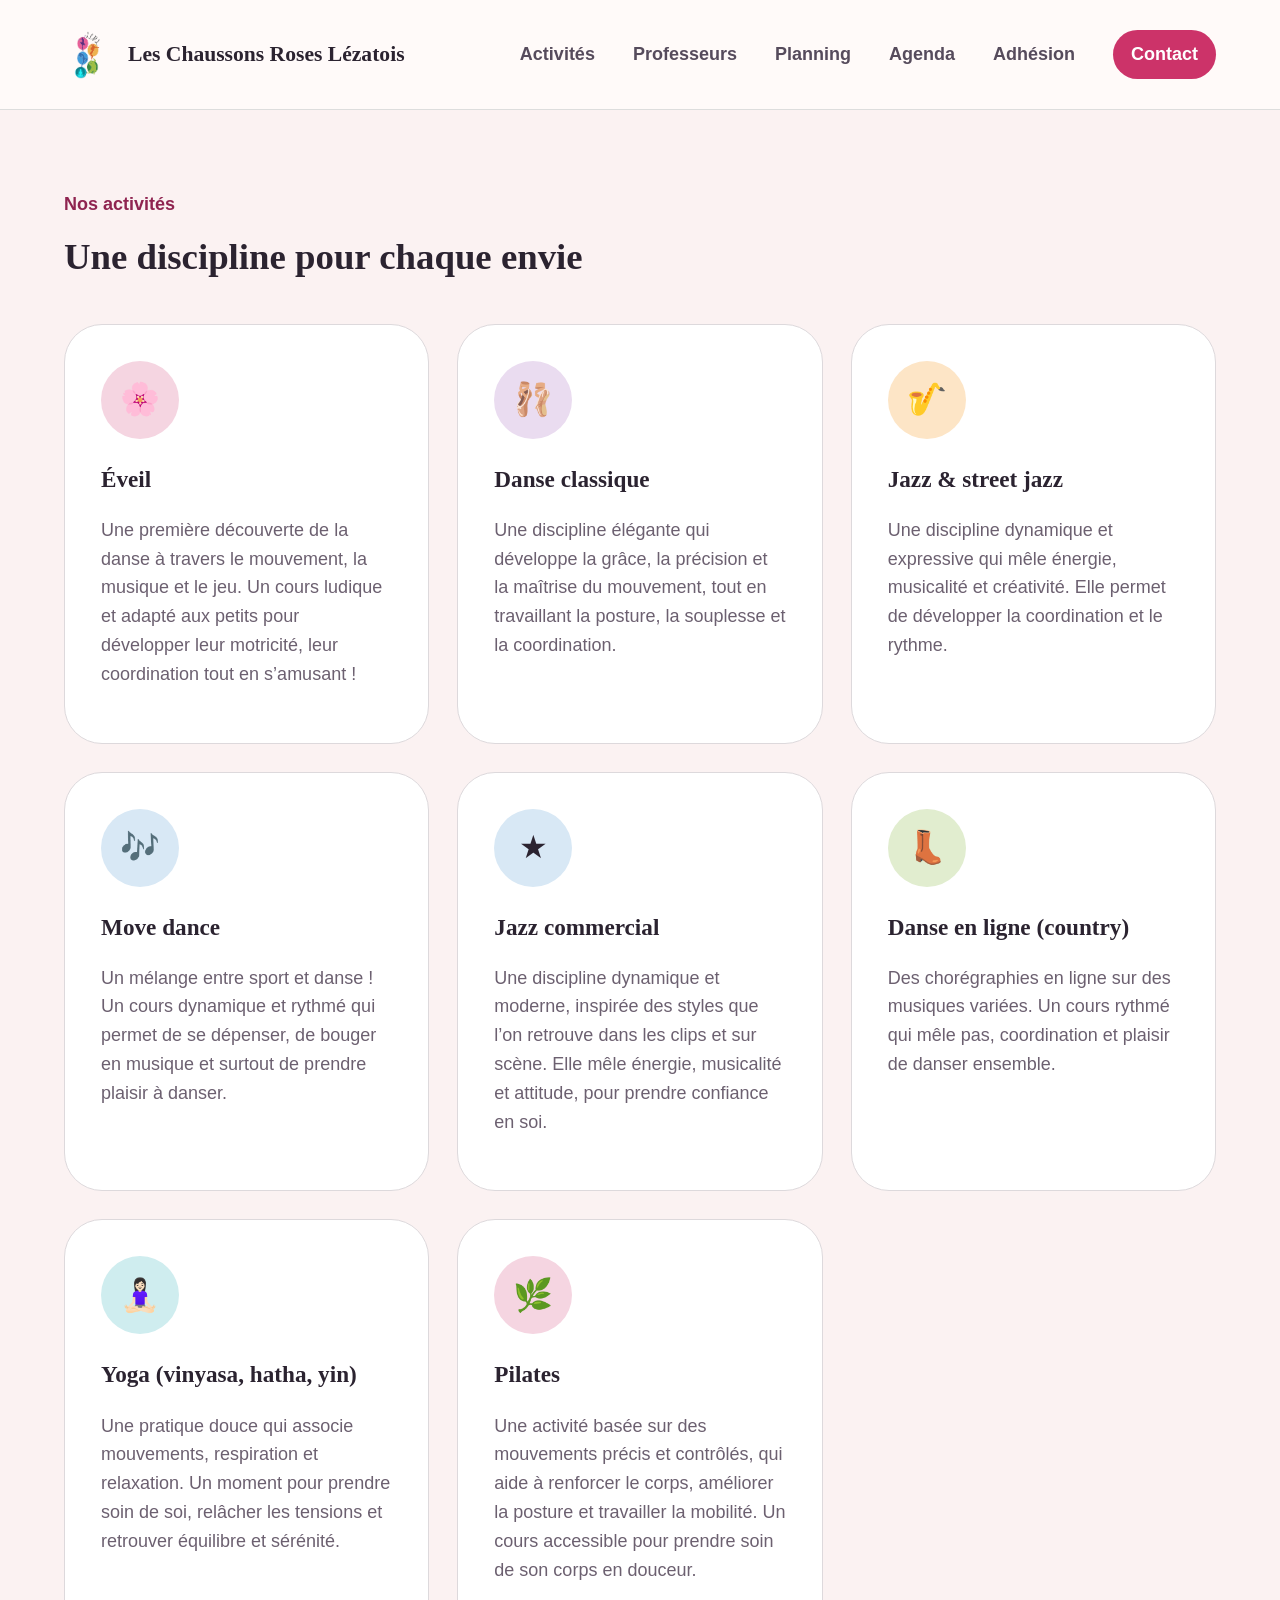
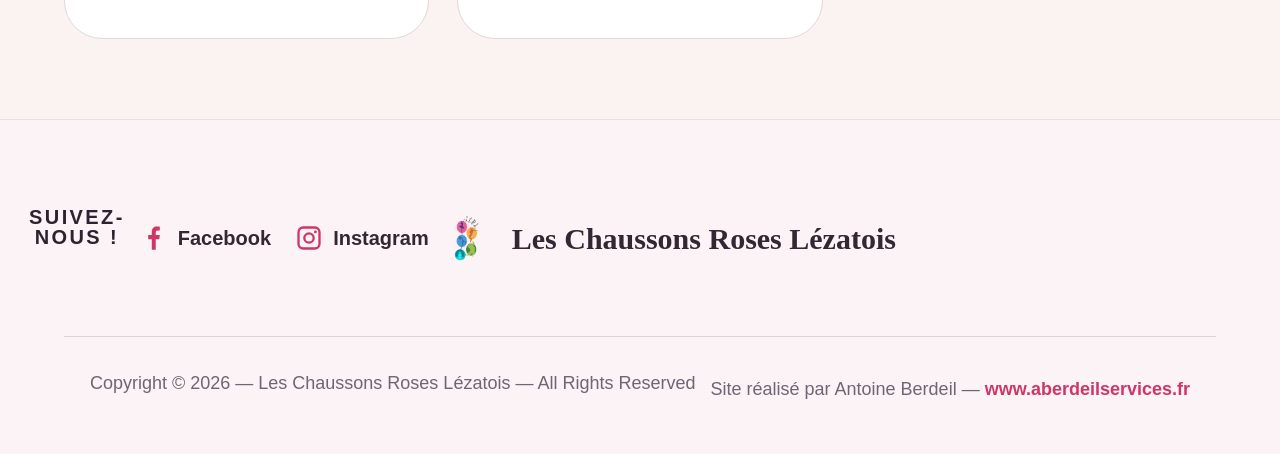
==== commit c1b8e52e: "Add files via upload" ====
--- a/activites.html
+++ b/activites.html
@@ -21,20 +21,26 @@
   <div class="footer-main">
     <div class="footer-social">
       <strong>SUIVEZ-NOUS !</strong>
-      <div class="social-links">
-        <a href="https://www.facebook.com/profile.php?id=100046486754439" target="_blank" rel="noopener noreferrer" aria-label="Facebook des Chaussons Roses Lézatois" title="Facebook">
+      <div class="footer-social-links">
+        <a href="https://www.facebook.com/profile.php?id=100046486754439" target="_blank" rel="noopener noreferrer" aria-label="Facebook des Chaussons Roses Lézatois">
           <svg viewBox="0 0 24 24" aria-hidden="true"><path d="M13.5 22v-9h3l.5-3.5h-3.5V7.3c0-1 .3-1.8 1.8-1.8H17V2.4c-.8-.1-1.7-.2-2.5-.2-2.6 0-4.4 1.6-4.4 4.6v2.7H7V13h3.1v9h3.4z"/></svg>
           <span>Facebook</span>
         </a>
-        <a href="https://www.instagram.com/leschaussonsroseslezatois/" target="_blank" rel="noopener noreferrer" aria-label="Instagram des Chaussons Roses Lézatois" title="Instagram">
+        <a href="https://www.instagram.com/leschaussonsroseslezatois/" target="_blank" rel="noopener noreferrer" aria-label="Instagram des Chaussons Roses Lézatois">
           <svg viewBox="0 0 24 24" aria-hidden="true"><path d="M7 2h10a5 5 0 0 1 5 5v10a5 5 0 0 1-5 5H7a5 5 0 0 1-5-5V7a5 5 0 0 1 5-5zm0 2a3 3 0 0 0-3 3v10a3 3 0 0 0 3 3h10a3 3 0 0 0 3-3V7a3 3 0 0 0-3-3H7zm10.5 1.5a1.25 1.25 0 1 1 0 2.5 1.25 1.25 0 0 1 0-2.5zM12 7a5 5 0 1 1 0 10 5 5 0 0 1 0-10zm0 2a3 3 0 1 0 0 6 3 3 0 0 0 0-6z"/></svg>
           <span>Instagram</span>
         </a>
       </div>
     </div>
-    <div class="footer-brand"><img src="assets/logo.png" alt="Logo des Chaussons Roses Lézatois"><strong>Les Chaussons Roses Lézatois</strong></div>
+
+    <div class="footer-brand">
+      <img src="assets/logo.png" alt="Logo des Chaussons Roses Lézatois">
+      <strong>Les Chaussons Roses Lézatois</strong>
+    </div>
+
     <div class="footer-spacer" aria-hidden="true"></div>
   </div>
+
   <div class="footer-bottom">
     <p>Copyright © 2026 — Les Chaussons Roses Lézatois — All Rights Reserved</p>
     <p>Site réalisé par Antoine Berdeil — <a href="https://www.aberdeilservices.fr" target="_blank" rel="noopener noreferrer">www.aberdeilservices.fr</a></p>
--- a/style.css
+++ b/style.css
@@ -5,21 +5,116 @@
 @media (max-width: 520px) { .brand strong { white-space: normal; } }
 
 
-/* Pied de page */
-.site-footer{background:var(--bg);color:var(--muted);padding:42px max(5vw,calc((100vw - var(--max))/2)) 28px;text-align:center;border-top:1px solid #eadfe3}
-.site-footer .footer-main{display:grid;grid-template-columns:1fr 1fr 1fr;align-items:center;gap:30px;color:inherit;font:inherit}
-.site-footer .footer-social{display:block;text-align:left;color:var(--ink);font:inherit}
-.site-footer .footer-social>strong{display:block;font-family:Arial,sans-serif;font-size:.92rem;letter-spacing:.12em;margin-bottom:12px}
-.site-footer .social-links{display:flex;justify-content:flex-start;gap:12px;color:inherit;font:inherit}
-.site-footer .social-links a{display:inline-flex;align-items:center;gap:8px;text-decoration:none;color:var(--ink);font-weight:700;font-size:.95rem}
-.site-footer .social-links svg{width:25px;height:25px;fill:var(--pink);transition:transform .2s ease}
-.site-footer .social-links a:hover svg{transform:scale(1.1)}
-.site-footer .footer-brand{display:flex;justify-content:center;align-items:center;gap:15px;color:var(--ink);font:700 1.3rem Georgia,serif}
-.site-footer .footer-brand img{width:45px;height:60px;object-fit:contain}
-.site-footer .footer-spacer{display:block}
-.site-footer .footer-bottom{display:block;color:var(--muted);font:inherit;border-top:1px solid #e2d7dc;margin-top:30px;padding-top:22px}
-.site-footer .footer-bottom p{margin:4px 0;font-size:.88rem}
-.site-footer .footer-bottom a{color:var(--pink);font-weight:700;text-decoration:none}
+/* FOOTER EXACT - 2026 */
+.site-footer{
+  background:#fbf3f5;
+  border-top:1px solid #eadfe3;
+  padding:58px 5% 46px;
+  color:#332733;
+}
+.site-footer .footer-main{
+  max-width:1870px;
+  margin:0 auto;
+  display:grid;
+  grid-template-columns:1fr auto 1fr;
+  align-items:center;
+  min-height:120px;
+}
+.site-footer .footer-social{
+  justify-self:start;
+  align-self:center;
+}
+.site-footer .footer-social > strong{
+  display:block;
+  margin-bottom:22px;
+  font-family:Arial,Helvetica,sans-serif;
+  font-size:20px;
+  line-height:1;
+  letter-spacing:.12em;
+  font-weight:800;
+}
+.site-footer .footer-social-links{
+  display:flex;
+  align-items:center;
+  gap:24px;
+}
+.site-footer .footer-social-links a{
+  display:flex;
+  align-items:center;
+  gap:10px;
+  color:#332733;
+  text-decoration:none;
+  font-family:Arial,Helvetica,sans-serif;
+  font-size:20px;
+  font-weight:700;
+}
+.site-footer .footer-social-links a:hover{color:#cf3567}
+.site-footer .footer-social-links svg{
+  width:28px !important;
+  height:28px !important;
+  flex:0 0 28px;
+  display:block;
+  fill:#cf3567;
+}
+.site-footer .footer-brand{
+  justify-self:center;
+  display:flex;
+  align-items:center;
+  gap:22px;
+  white-space:nowrap;
+}
+.site-footer .footer-brand img{
+  width:46px !important;
+  height:66px !important;
+  object-fit:contain;
+  margin:0 !important;
+}
+.site-footer .footer-brand strong{
+  font-family:Georgia,"Times New Roman",serif;
+  font-size:30px;
+  line-height:1.1;
+  font-weight:700;
+  color:#332733;
+}
+.site-footer .footer-spacer{min-width:340px}
+.site-footer .footer-bottom{
+  max-width:1870px;
+  margin:38px auto 0;
+  padding-top:34px;
+  border-top:1px solid #ded3d7;
+  text-align:center;
+}
+.site-footer .footer-bottom p{
+  margin:0 0 12px;
+  font-family:Arial,Helvetica,sans-serif;
+  font-size:18px;
+  line-height:1.35;
+  font-weight:400;
+  color:#706575;
+}
+.site-footer .footer-bottom p:last-child{margin-bottom:0}
+.site-footer .footer-bottom a{
+  color:#cf3567;
+  font-weight:700;
+  text-decoration:none;
+}
 .site-footer .footer-bottom a:hover{text-decoration:underline}
-@media(max-width:900px){.site-footer{padding:36px 24px 24px}.site-footer .footer-main{grid-template-columns:1fr;gap:24px}.site-footer .footer-social{text-align:center}.site-footer .social-links{justify-content:center}.site-footer .footer-brand{grid-row:1}.site-footer .footer-spacer{display:none}.site-footer .footer-bottom{margin-top:24px}}
-@media(max-width:520px){.site-footer .social-links{flex-direction:column;align-items:center;gap:8px}.site-footer .footer-brand{flex-direction:column;gap:8px}.site-footer .footer-bottom p{font-size:.8rem}}
+
+@media(max-width:900px){
+  .site-footer{padding:38px 24px 30px}
+  .site-footer .footer-main{
+    grid-template-columns:1fr;
+    gap:30px;
+    justify-items:center;
+  }
+  .site-footer .footer-social{justify-self:center;text-align:center}
+  .site-footer .footer-brand{justify-self:center;white-space:normal;text-align:center}
+  .site-footer .footer-spacer{display:none}
+  .site-footer .footer-bottom{margin-top:30px;padding-top:25px}
+}
+@media(max-width:520px){
+  .site-footer .footer-social-links{gap:16px;flex-wrap:wrap;justify-content:center}
+  .site-footer .footer-social-links a{font-size:17px}
+  .site-footer .footer-brand strong{font-size:23px}
+  .site-footer .footer-bottom p{font-size:14px}
+}
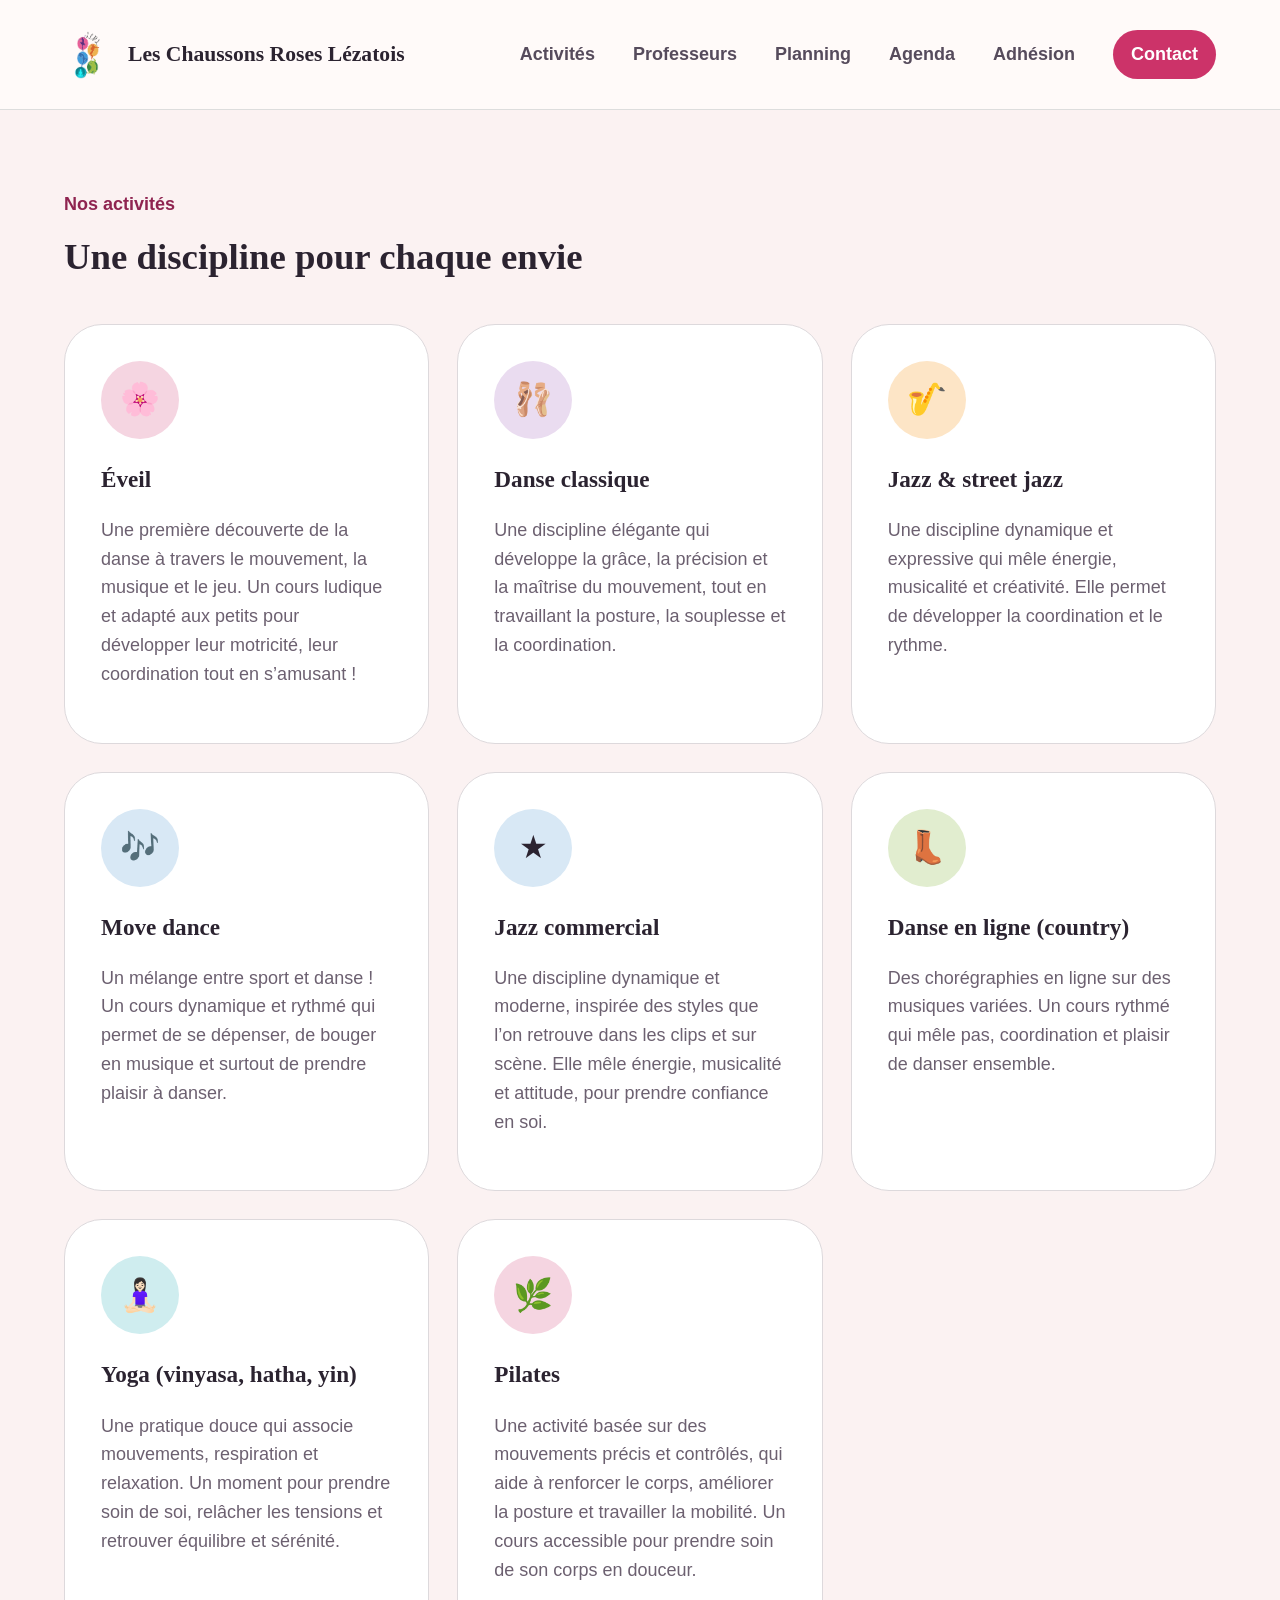
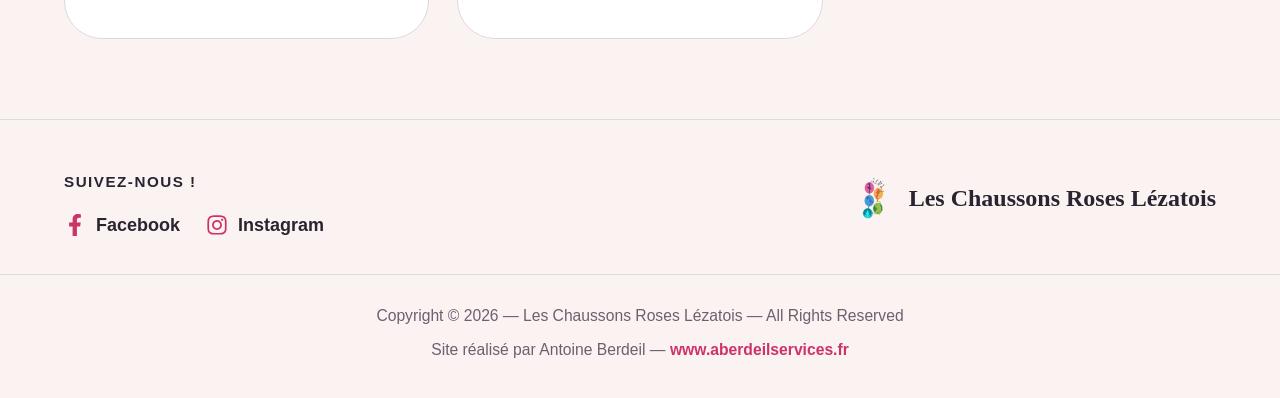
==== commit 74fd6691: "Add files via upload" ====
--- a/activites.html
+++ b/activites.html
@@ -18,31 +18,18 @@
   <article><i class="icon pilates">🌿</i><h3>Pilates</h3><p>Une activité basée sur des mouvements précis et contrôlés, qui aide à renforcer le corps, améliorer la posture et travailler la mobilité. Un cours accessible pour prendre soin de son corps en douceur.</p></article>
  </div>
 </section></main><footer class="site-footer">
-  <div class="footer-main">
-    <div class="footer-social">
-      <strong>SUIVEZ-NOUS !</strong>
-      <div class="footer-social-links">
-        <a href="https://www.facebook.com/profile.php?id=100046486754439" target="_blank" rel="noopener noreferrer" aria-label="Facebook des Chaussons Roses Lézatois">
-          <svg viewBox="0 0 24 24" aria-hidden="true"><path d="M13.5 22v-9h3l.5-3.5h-3.5V7.3c0-1 .3-1.8 1.8-1.8H17V2.4c-.8-.1-1.7-.2-2.5-.2-2.6 0-4.4 1.6-4.4 4.6v2.7H7V13h3.1v9h3.4z"/></svg>
-          <span>Facebook</span>
-        </a>
-        <a href="https://www.instagram.com/leschaussonsroseslezatois/" target="_blank" rel="noopener noreferrer" aria-label="Instagram des Chaussons Roses Lézatois">
-          <svg viewBox="0 0 24 24" aria-hidden="true"><path d="M7 2h10a5 5 0 0 1 5 5v10a5 5 0 0 1-5 5H7a5 5 0 0 1-5-5V7a5 5 0 0 1 5-5zm0 2a3 3 0 0 0-3 3v10a3 3 0 0 0 3 3h10a3 3 0 0 0 3-3V7a3 3 0 0 0-3-3H7zm10.5 1.5a1.25 1.25 0 1 1 0 2.5 1.25 1.25 0 0 1 0-2.5zM12 7a5 5 0 1 1 0 10 5 5 0 0 1 0-10zm0 2a3 3 0 1 0 0 6 3 3 0 0 0 0-6z"/></svg>
-          <span>Instagram</span>
-        </a>
-      </div>
-    </div>
-
-    <div class="footer-brand">
-      <img src="assets/logo.png" alt="Logo des Chaussons Roses Lézatois">
-      <strong>Les Chaussons Roses Lézatois</strong>
-    </div>
-
-    <div class="footer-spacer" aria-hidden="true"></div>
-  </div>
-
-  <div class="footer-bottom">
-    <p>Copyright © 2026 — Les Chaussons Roses Lézatois — All Rights Reserved</p>
-    <p>Site réalisé par Antoine Berdeil — <a href="https://www.aberdeilservices.fr" target="_blank" rel="noopener noreferrer">www.aberdeilservices.fr</a></p>
-  </div>
+<div class="footer-top">
+<div class="footer-follow">
+<b>SUIVEZ-NOUS !</b>
+<ul class="footer-social">
+<li><a href="https://www.facebook.com/profile.php?id=100046486754439" target="_blank" rel="noopener"><svg viewBox="0 0 320 512" aria-hidden="true"><path d="M279.14 288l14.22-92.66h-88.91v-60.13c0-25.35 12.42-50.06 52.24-50.06h40.42V6.26S260.43 0 225.36 0c-73.22 0-121.08 44.38-121.08 124.72v70.62H22.89V288h81.39v224h100.17V288z"/></svg>Facebook</a></li>
+<li><a href="https://www.instagram.com/leschaussonsroseslezatois/" target="_blank" rel="noopener"><svg viewBox="0 0 448 512" aria-hidden="true"><path d="M224.1 141c-63.6 0-114.9 51.3-114.9 114.9s51.3 114.9 114.9 114.9S339 319.5 339 255.9 287.7 141 224.1 141zm0 189.6c-41.1 0-74.7-33.5-74.7-74.7s33.5-74.7 74.7-74.7 74.7 33.5 74.7 74.7-33.6 74.7-74.7 74.7zm146.4-194.3c0 14.9-12 26.8-26.8 26.8-14.9 0-26.8-12-26.8-26.8s12-26.8 26.8-26.8 26.8 12 26.8 26.8zm76.1 27.2c-1.7-35.9-9.9-67.7-36.2-93.9-26.2-26.2-58-34.4-93.9-36.2-37-2.1-147.9-2.1-184.9 0-35.8 1.7-67.6 9.9-93.9 36.1s-34.4 58-36.2 93.9c-2.1 37-2.1 147.9 0 184.9 1.7 35.9 9.9 67.7 36.2 93.9s58 34.4 93.9 36.2c37 2.1 147.9 2.1 184.9 0 35.9-1.7 67.7-9.9 93.9-36.2 26.2-26.2 34.4-58 36.2-93.9 2.1-37 2.1-147.8 0-184.8zM398.8 388c-7.8 19.6-22.9 34.7-42.6 42.6-29.5 11.7-99.5 9-132.1 9s-102.7 2.6-132.1-9c-19.6-7.8-34.7-22.9-42.6-42.6-11.7-29.5-9-99.5-9-132.1s-2.6-102.7 9-132.1c7.8-19.6 22.9-34.7 42.6-42.6 29.5-11.7 99.5-9 132.1-9s102.7-2.6 132.1 9c19.6 7.8 34.7 22.9 42.6 42.6 11.7 29.5 9 99.5 9 132.1s2.7 102.7-9 132.1z"/></svg>Instagram</a></li>
+</ul>
+</div>
+<a class="footer-brand" href="index.html"><img src="assets/logo.png" alt="Logo Les Chaussons Roses Lézatois">Les Chaussons Roses Lézatois</a>
+</div>
+<div class="footer-bottom">
+<p>Copyright © 2026 — Les Chaussons Roses Lézatois — All Rights Reserved</p>
+<p>Site réalisé par Antoine Berdeil — <a href="https://www.aberdeilservices.fr" target="_blank" rel="noopener">www.aberdeilservices.fr</a></p>
+</div>
 </footer><script src="script.js"></script></body></html>
--- a/style.css
+++ b/style.css
@@ -1,120 +1,17 @@
-:root{--ink:#2b2330;--muted:#6c6070;--pink:#cc3369;--bg:#fbf2f2;--border:#ddd9dc;--max:1450px;--classic:#eadcf0;--jazz:#fde5c6;--move:#d8e8f5;--line:#e1edcf;--yoga:#cfedef;--pilates:#f5d5e1}*{box-sizing:border-box}html{scroll-behavior:smooth}body{margin:0;color:var(--ink);font-family:Arial,sans-serif;font-size:18px;line-height:1.6}h1,h2,h3,.brand{font-family:Georgia,serif}h1{font-size:clamp(3rem,6vw,6rem);line-height:.98;margin:.3em 0}h1 em{color:var(--pink);font-weight:600}h2{font-size:2.3rem;margin:.25em 0 1em}h3{font-size:1.45rem;margin:.55em 0}.topbar{height:110px;display:flex;align-items:center;justify-content:space-between;padding:15px max(5vw,30px);border-bottom:1px solid #ddd;position:sticky;top:0;background:#fffaf9ee;backdrop-filter:blur(12px);z-index:10}.brand{display:flex;gap:16px;align-items:center;text-decoration:none;color:var(--ink);font-size:1.35rem;line-height:1.25}.brand img{width:48px;height:68px;object-fit:contain}.topbar nav{display:flex;gap:38px;align-items:center}.topbar nav a{text-decoration:none;color:#564b5c;font-weight:600}.pill,.primary{background:var(--pink)!important;color:white!important;border-radius:30px;padding:10px 18px}.menu{display:none;border:0;background:none;font-size:28px}.section{padding:80px max(5vw,calc((100vw - var(--max))/2));scroll-margin-top:105px}.pink-bg{background:var(--bg)}.hero{min-height:810px;display:grid;grid-template-columns:1.25fr .75fr;align-items:center}.hero p{font-size:1.45rem;color:var(--muted);max-width:760px}.hero-logo{width:min(500px,90%);justify-self:center;filter:drop-shadow(0 20px 22px #d6bfc2)}.actions{display:flex;gap:18px;margin:38px 0}.btn{display:inline-block;text-decoration:none;font-weight:700;padding:15px 32px;border-radius:40px}.outline{border:3px solid var(--ink);color:var(--ink)}.chips{display:flex;gap:12px;flex-wrap:wrap}.chips span{padding:7px 20px;border-radius:25px;font-weight:700}.classic{background:var(--classic)}.jazz{background:var(--jazz)}.move{background:var(--move)}.line{background:var(--line)}.yoga{background:var(--yoga)}.pilates{background:var(--pilates)}.eyebrow{font-weight:800;color:#8f2450}.about{display:grid;grid-template-columns:1.35fr 1fr;gap:90px}.about p{color:var(--muted);font-size:1.25rem}.stats{display:grid;grid-template-columns:1fr 1fr;gap:55px 35px}.stats div{border-top:4px solid var(--pink);padding:28px 10px}.stats b{display:block;font:700 3rem Georgia,serif;margin-bottom:12px}.stats span{color:var(--muted)}.activity-grid{display:grid;grid-template-columns:repeat(3,1fr);gap:28px}.activity-grid article,.join article{background:#fff;border:1px solid var(--border);border-radius:38px;padding:36px}.activity-grid p,.teachers p{color:var(--muted)}.activity-grid small{font-weight:700}.icon{width:78px;height:78px;border-radius:50%;display:grid;place-items:center;font-size:2rem;font-style:normal;margin-bottom:22px}.teachers{display:grid;grid-template-columns:repeat(4,1fr);gap:55px}.avatar{width:145px;height:145px;border-radius:50%;display:grid;place-items:center;color:white;font:700 2.6rem Georgia,serif}.avatar.pink{background:#ce356d}.avatar.blue{background:#327bb2}.avatar.green{background:#568e32}.avatar.teal{background:#168c94}.teachers b{color:#8f2450}.table-wrap{overflow-x:auto;border:1px solid var(--border);border-radius:30px;margin-top:45px}table{border-collapse:collapse;width:100%;min-width:1200px;background:white}th,td{border:1px solid #ddd;padding:16px;vertical-align:top;text-align:left}thead th{background:#f6d5e1;color:#842650;font-family:Georgia,serif;font-size:1.15rem}thead small{display:block;font-family:Arial,sans-serif;font-weight:500;color:#795b6b;margin-top:4px}tbody th{width:140px}.course{display:block;border-radius:15px;padding:9px 12px;margin-bottom:8px;line-height:1.3}.course small{opacity:.72}.legend{margin:28px 0}.news article{display:grid;grid-template-columns:120px 1fr;gap:30px;padding:32px 0;border-bottom:1px solid #ddd}.badge{background:#f6d5e1;border-radius:24px;display:flex;flex-direction:column;align-items:center;justify-content:center;color:#8f2450;font-size:2rem;font-weight:800;min-height:110px}.badge small{font-size:.8rem}.join{display:grid;grid-template-columns:1fr 1fr;gap:55px}.contact{min-height:550px}.contact p{font-size:1.25rem;font-weight:700}.contact a{color:var(--ink);text-decoration:none}footer{background:var(--bg);text-align:center;padding:45px;color:var(--muted)}footer div{display:flex;justify-content:center;align-items:center;gap:15px;color:var(--ink);font:700 1.3rem Georgia,serif}footer img{width:45px;height:60px;object-fit:contain}@media(max-width:900px){body{font-size:16px}.topbar{height:82px}.topbar nav{display:none;position:absolute;top:82px;left:0;right:0;background:white;padding:25px;flex-direction:column;gap:15px}.topbar nav.open{display:flex}.menu{display:block}.brand{font-size:1rem}.brand img{width:35px;height:50px}.section{padding:55px 24px;scroll-margin-top:80px}.hero{grid-template-columns:1fr;min-height:auto}.hero-logo{width:270px;grid-row:1;margin-bottom:15px}.hero p{font-size:1.1rem}.about,.join{grid-template-columns:1fr;gap:40px}.activity-grid{grid-template-columns:1fr}.teachers{grid-template-columns:1fr 1fr}.stats{gap:25px}.actions{flex-direction:column;align-items:flex-start}.news article{grid-template-columns:80px 1fr}.badge{min-height:80px}.avatar{width:110px;height:110px}}@media(max-width:520px){h1{font-size:3.1rem}h2{font-size:1.8rem}.teachers,.stats{grid-template-columns:1fr}.hero-logo{width:220px}.activity-grid article,.join article{border-radius:25px;padding:25px}.news article{grid-template-columns:1fr}.badge{width:100px}}
+:root{--ink:#2b2330;--muted:#6c6070;--pink:#cc3369;--bg:#fbf2f2;--border:#ddd9dc;--max:1450px;--classic:#eadcf0;--jazz:#fde5c6;--move:#d8e8f5;--line:#e1edcf;--yoga:#cfedef;--pilates:#f5d5e1}*{box-sizing:border-box}html{scroll-behavior:smooth}body{margin:0;color:var(--ink);font-family:Arial,sans-serif;font-size:18px;line-height:1.6}h1,h2,h3,.brand{font-family:Georgia,serif}h1{font-size:clamp(3rem,6vw,6rem);line-height:.98;margin:.3em 0}h1 em{color:var(--pink);font-weight:600}h2{font-size:2.3rem;margin:.25em 0 1em}h3{font-size:1.45rem;margin:.55em 0}.topbar{height:110px;display:flex;align-items:center;justify-content:space-between;padding:15px max(5vw,30px);border-bottom:1px solid #ddd;position:sticky;top:0;background:#fffaf9ee;backdrop-filter:blur(12px);z-index:10}.brand{display:flex;gap:16px;align-items:center;text-decoration:none;color:var(--ink);font-size:1.35rem;line-height:1.25}.brand img{width:48px;height:68px;object-fit:contain}.topbar nav{display:flex;gap:38px;align-items:center}.topbar nav a{text-decoration:none;color:#564b5c;font-weight:600}.pill,.primary{background:var(--pink)!important;color:white!important;border-radius:30px;padding:10px 18px}.menu{display:none;border:0;background:none;font-size:28px}.section{padding:80px max(5vw,calc((100vw - var(--max))/2));scroll-margin-top:105px}.pink-bg{background:var(--bg)}.hero{min-height:810px;display:grid;grid-template-columns:1.25fr .75fr;align-items:center}.hero p{font-size:1.45rem;color:var(--muted);max-width:760px}.hero-logo{width:min(500px,90%);justify-self:center;filter:drop-shadow(0 20px 22px #d6bfc2)}.actions{display:flex;gap:18px;margin:38px 0}.btn{display:inline-block;text-decoration:none;font-weight:700;padding:15px 32px;border-radius:40px}.outline{border:3px solid var(--ink);color:var(--ink)}.chips{display:flex;gap:12px;flex-wrap:wrap}.chips span{padding:7px 20px;border-radius:25px;font-weight:700}.classic{background:var(--classic)}.jazz{background:var(--jazz)}.move{background:var(--move)}.line{background:var(--line)}.yoga{background:var(--yoga)}.pilates{background:var(--pilates)}.eyebrow{font-weight:800;color:#8f2450}.about{display:grid;grid-template-columns:1.35fr 1fr;gap:90px}.about p{color:var(--muted);font-size:1.25rem}.stats{display:grid;grid-template-columns:1fr 1fr;gap:55px 35px}.stats div{border-top:4px solid var(--pink);padding:28px 10px}.stats b{display:block;font:700 3rem Georgia,serif;margin-bottom:12px}.stats span{color:var(--muted)}.activity-grid{display:grid;grid-template-columns:repeat(3,1fr);gap:28px}.activity-grid article,.join article{background:#fff;border:1px solid var(--border);border-radius:38px;padding:36px}.activity-grid p,.teachers p{color:var(--muted)}.activity-grid small{font-weight:700}.icon{width:78px;height:78px;border-radius:50%;display:grid;place-items:center;font-size:2rem;font-style:normal;margin-bottom:22px}.teachers{display:grid;grid-template-columns:repeat(4,1fr);gap:55px}.avatar{width:145px;height:145px;border-radius:50%;display:grid;place-items:center;color:white;font:700 2.6rem Georgia,serif}.avatar.pink{background:#ce356d}.avatar.blue{background:#327bb2}.avatar.green{background:#568e32}.avatar.teal{background:#168c94}.teachers b{color:#8f2450}.table-wrap{overflow-x:auto;border:1px solid var(--border);border-radius:30px;margin-top:45px}table{border-collapse:collapse;width:100%;min-width:1200px;background:white}th,td{border:1px solid #ddd;padding:16px;vertical-align:top;text-align:left}thead th{background:#f6d5e1;color:#842650;font-family:Georgia,serif;font-size:1.15rem}thead small{display:block;font-family:Arial,sans-serif;font-weight:500;color:#795b6b;margin-top:4px}tbody th{width:140px}.course{display:block;border-radius:15px;padding:9px 12px;margin-bottom:8px;line-height:1.3}.course small{opacity:.72}.legend{margin:28px 0}.news article{display:grid;grid-template-columns:120px 1fr;gap:30px;padding:32px 0;border-bottom:1px solid #ddd}.badge{background:#f6d5e1;border-radius:24px;display:flex;flex-direction:column;align-items:center;justify-content:center;color:#8f2450;font-size:2rem;font-weight:800;min-height:110px}.badge small{font-size:.8rem}.join{display:grid;grid-template-columns:1fr 1fr;gap:55px}.contact{min-height:550px}.contact p{font-size:1.25rem;font-weight:700}.contact a{color:var(--ink);text-decoration:none}.site-footer{background:var(--bg);border-top:1px solid var(--border);color:var(--muted)}
+.site-footer .footer-top{max-width:var(--max);margin:0 auto;padding:50px max(5vw,30px) 35px;display:flex;justify-content:space-between;align-items:flex-start;gap:40px;flex-wrap:wrap}
+.site-footer .footer-follow b{display:block;font-size:.95rem;letter-spacing:1.5px;color:var(--ink);margin-bottom:16px}
+.site-footer .footer-social{display:flex;gap:26px;list-style:none;margin:0;padding:0}
+.site-footer .footer-social li{display:flex}
+.site-footer .footer-social a{display:flex;align-items:center;gap:10px;text-decoration:none;color:var(--ink);font-weight:700}
+.site-footer .footer-social svg{width:22px;height:22px;fill:var(--pink)}
+.site-footer .footer-brand{display:flex;align-items:center;gap:14px;color:var(--ink);font:700 1.5rem Georgia,serif;text-decoration:none}
+.site-footer .footer-brand img{width:42px;height:56px;object-fit:contain}
+.site-footer .footer-bottom{border-top:1px solid var(--border);text-align:center;padding:28px 20px;font-size:.98rem}
+.site-footer .footer-bottom p{margin:0 0 8px}
+.site-footer .footer-bottom a{color:var(--pink);text-decoration:none;font-weight:700}
+@media(max-width:600px){.site-footer .footer-top{flex-direction:column;align-items:center;text-align:center}}@media(max-width:900px){body{font-size:16px}.topbar{height:82px}.topbar nav{display:none;position:absolute;top:82px;left:0;right:0;background:white;padding:25px;flex-direction:column;gap:15px}.topbar nav.open{display:flex}.menu{display:block}.brand{font-size:1rem}.brand img{width:35px;height:50px}.section{padding:55px 24px;scroll-margin-top:80px}.hero{grid-template-columns:1fr;min-height:auto}.hero-logo{width:270px;grid-row:1;margin-bottom:15px}.hero p{font-size:1.1rem}.about,.join{grid-template-columns:1fr;gap:40px}.activity-grid{grid-template-columns:1fr}.teachers{grid-template-columns:1fr 1fr}.stats{gap:25px}.actions{flex-direction:column;align-items:flex-start}.news article{grid-template-columns:80px 1fr}.badge{min-height:80px}.avatar{width:110px;height:110px}}@media(max-width:520px){h1{font-size:3.1rem}h2{font-size:1.8rem}.teachers,.stats{grid-template-columns:1fr}.hero-logo{width:220px}.activity-grid article,.join article{border-radius:25px;padding:25px}.news article{grid-template-columns:1fr}.badge{width:100px}}
 
 /* Nom complet de l'association sur une seule ligne dans le bandeau */
 .brand strong { white-space: nowrap; }
 @media (max-width: 520px) { .brand strong { white-space: normal; } }
-
-
-/* FOOTER EXACT - 2026 */
-.site-footer{
-  background:#fbf3f5;
-  border-top:1px solid #eadfe3;
-  padding:58px 5% 46px;
-  color:#332733;
-}
-.site-footer .footer-main{
-  max-width:1870px;
-  margin:0 auto;
-  display:grid;
-  grid-template-columns:1fr auto 1fr;
-  align-items:center;
-  min-height:120px;
-}
-.site-footer .footer-social{
-  justify-self:start;
-  align-self:center;
-}
-.site-footer .footer-social > strong{
-  display:block;
-  margin-bottom:22px;
-  font-family:Arial,Helvetica,sans-serif;
-  font-size:20px;
-  line-height:1;
-  letter-spacing:.12em;
-  font-weight:800;
-}
-.site-footer .footer-social-links{
-  display:flex;
-  align-items:center;
-  gap:24px;
-}
-.site-footer .footer-social-links a{
-  display:flex;
-  align-items:center;
-  gap:10px;
-  color:#332733;
-  text-decoration:none;
-  font-family:Arial,Helvetica,sans-serif;
-  font-size:20px;
-  font-weight:700;
-}
-.site-footer .footer-social-links a:hover{color:#cf3567}
-.site-footer .footer-social-links svg{
-  width:28px !important;
-  height:28px !important;
-  flex:0 0 28px;
-  display:block;
-  fill:#cf3567;
-}
-.site-footer .footer-brand{
-  justify-self:center;
-  display:flex;
-  align-items:center;
-  gap:22px;
-  white-space:nowrap;
-}
-.site-footer .footer-brand img{
-  width:46px !important;
-  height:66px !important;
-  object-fit:contain;
-  margin:0 !important;
-}
-.site-footer .footer-brand strong{
-  font-family:Georgia,"Times New Roman",serif;
-  font-size:30px;
-  line-height:1.1;
-  font-weight:700;
-  color:#332733;
-}
-.site-footer .footer-spacer{min-width:340px}
-.site-footer .footer-bottom{
-  max-width:1870px;
-  margin:38px auto 0;
-  padding-top:34px;
-  border-top:1px solid #ded3d7;
-  text-align:center;
-}
-.site-footer .footer-bottom p{
-  margin:0 0 12px;
-  font-family:Arial,Helvetica,sans-serif;
-  font-size:18px;
-  line-height:1.35;
-  font-weight:400;
-  color:#706575;
-}
-.site-footer .footer-bottom p:last-child{margin-bottom:0}
-.site-footer .footer-bottom a{
-  color:#cf3567;
-  font-weight:700;
-  text-decoration:none;
-}
-.site-footer .footer-bottom a:hover{text-decoration:underline}
-
-@media(max-width:900px){
-  .site-footer{padding:38px 24px 30px}
-  .site-footer .footer-main{
-    grid-template-columns:1fr;
-    gap:30px;
-    justify-items:center;
-  }
-  .site-footer .footer-social{justify-self:center;text-align:center}
-  .site-footer .footer-brand{justify-self:center;white-space:normal;text-align:center}
-  .site-footer .footer-spacer{display:none}
-  .site-footer .footer-bottom{margin-top:30px;padding-top:25px}
-}
-@media(max-width:520px){
-  .site-footer .footer-social-links{gap:16px;flex-wrap:wrap;justify-content:center}
-  .site-footer .footer-social-links a{font-size:17px}
-  .site-footer .footer-brand strong{font-size:23px}
-  .site-footer .footer-bottom p{font-size:14px}
-}
